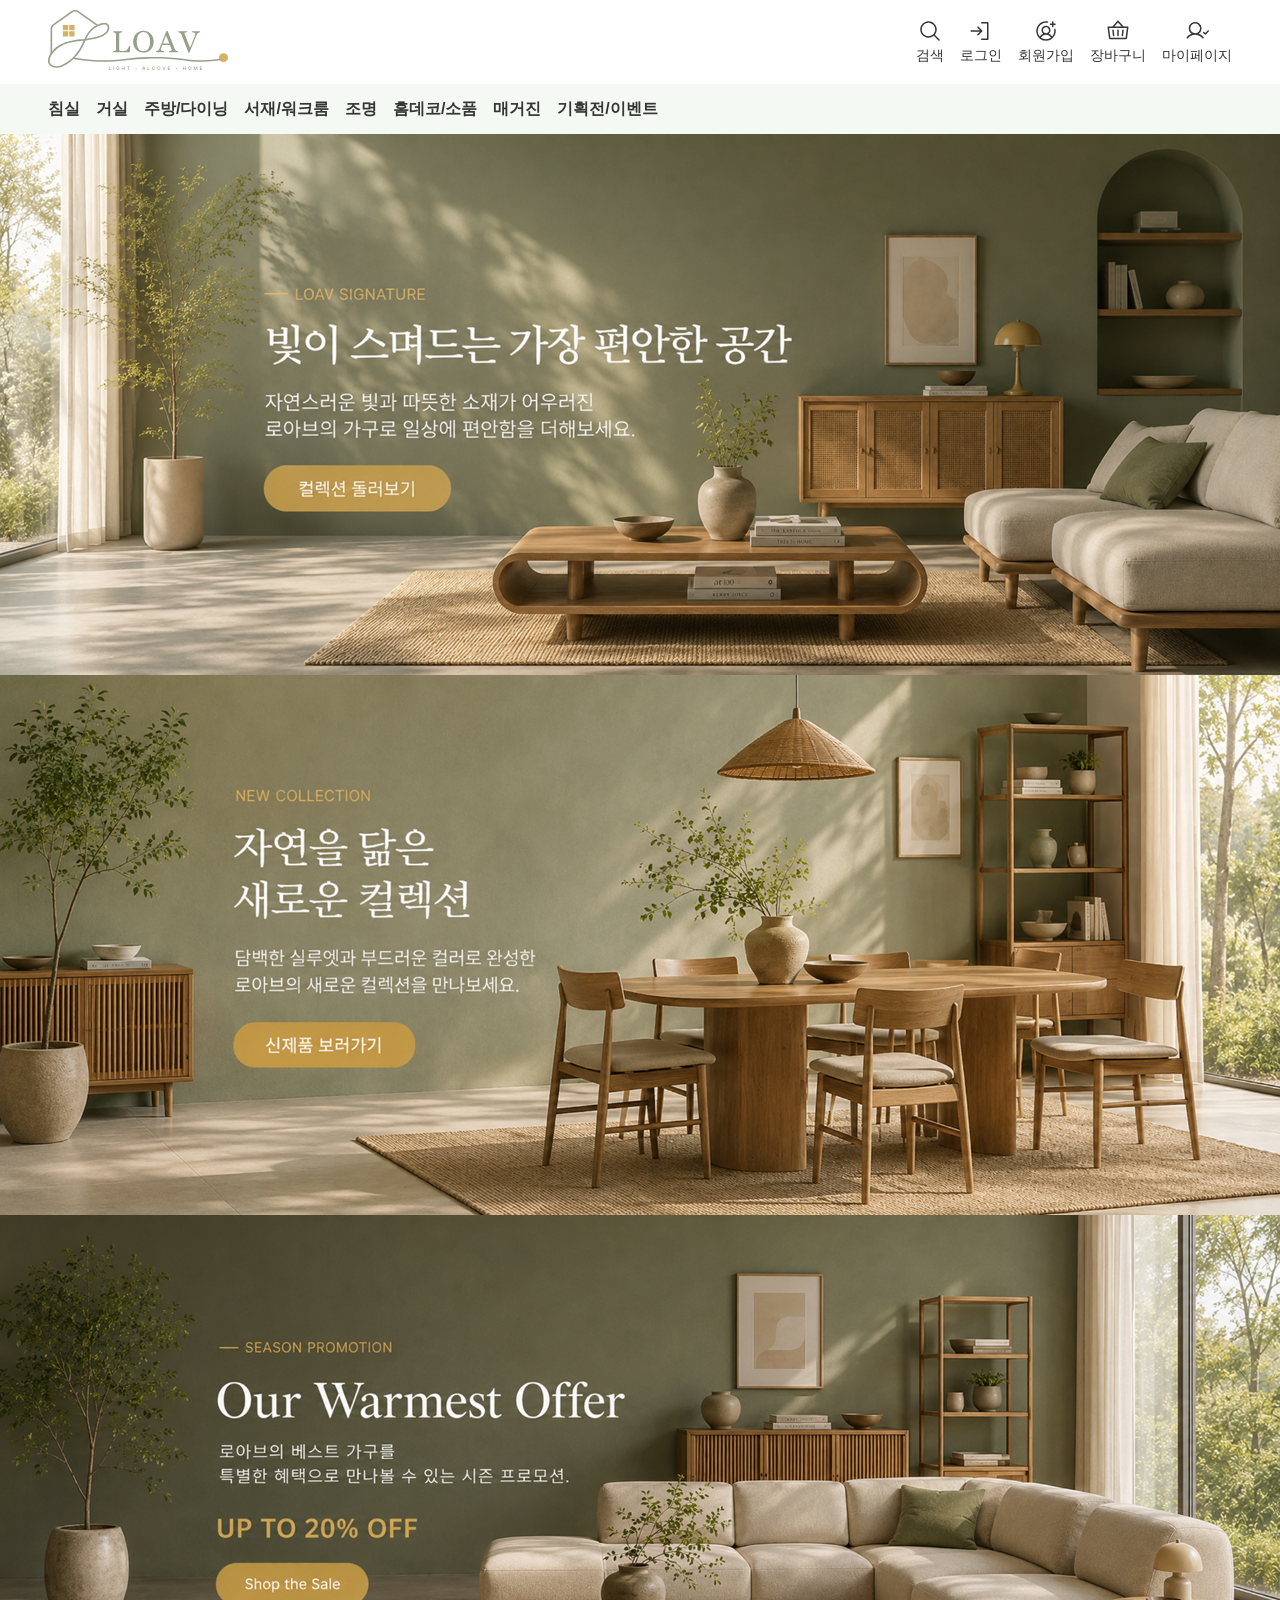
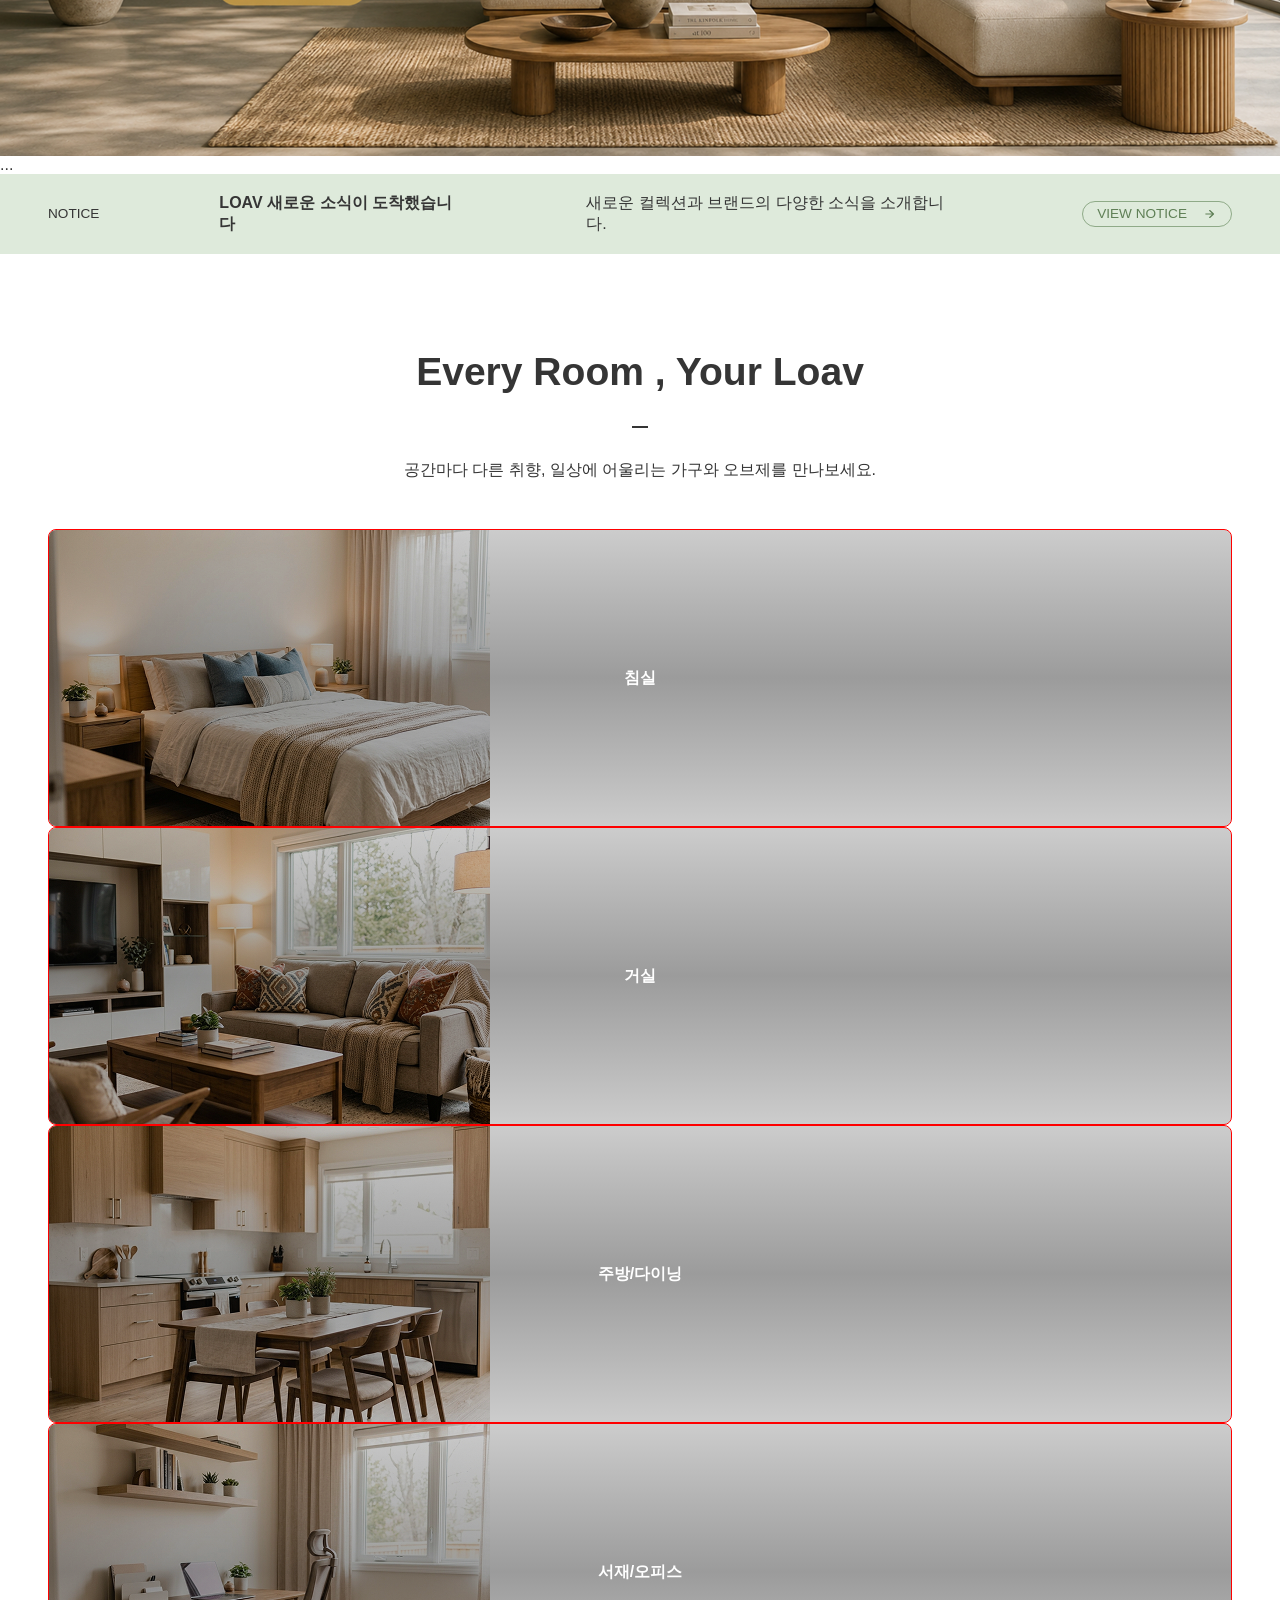
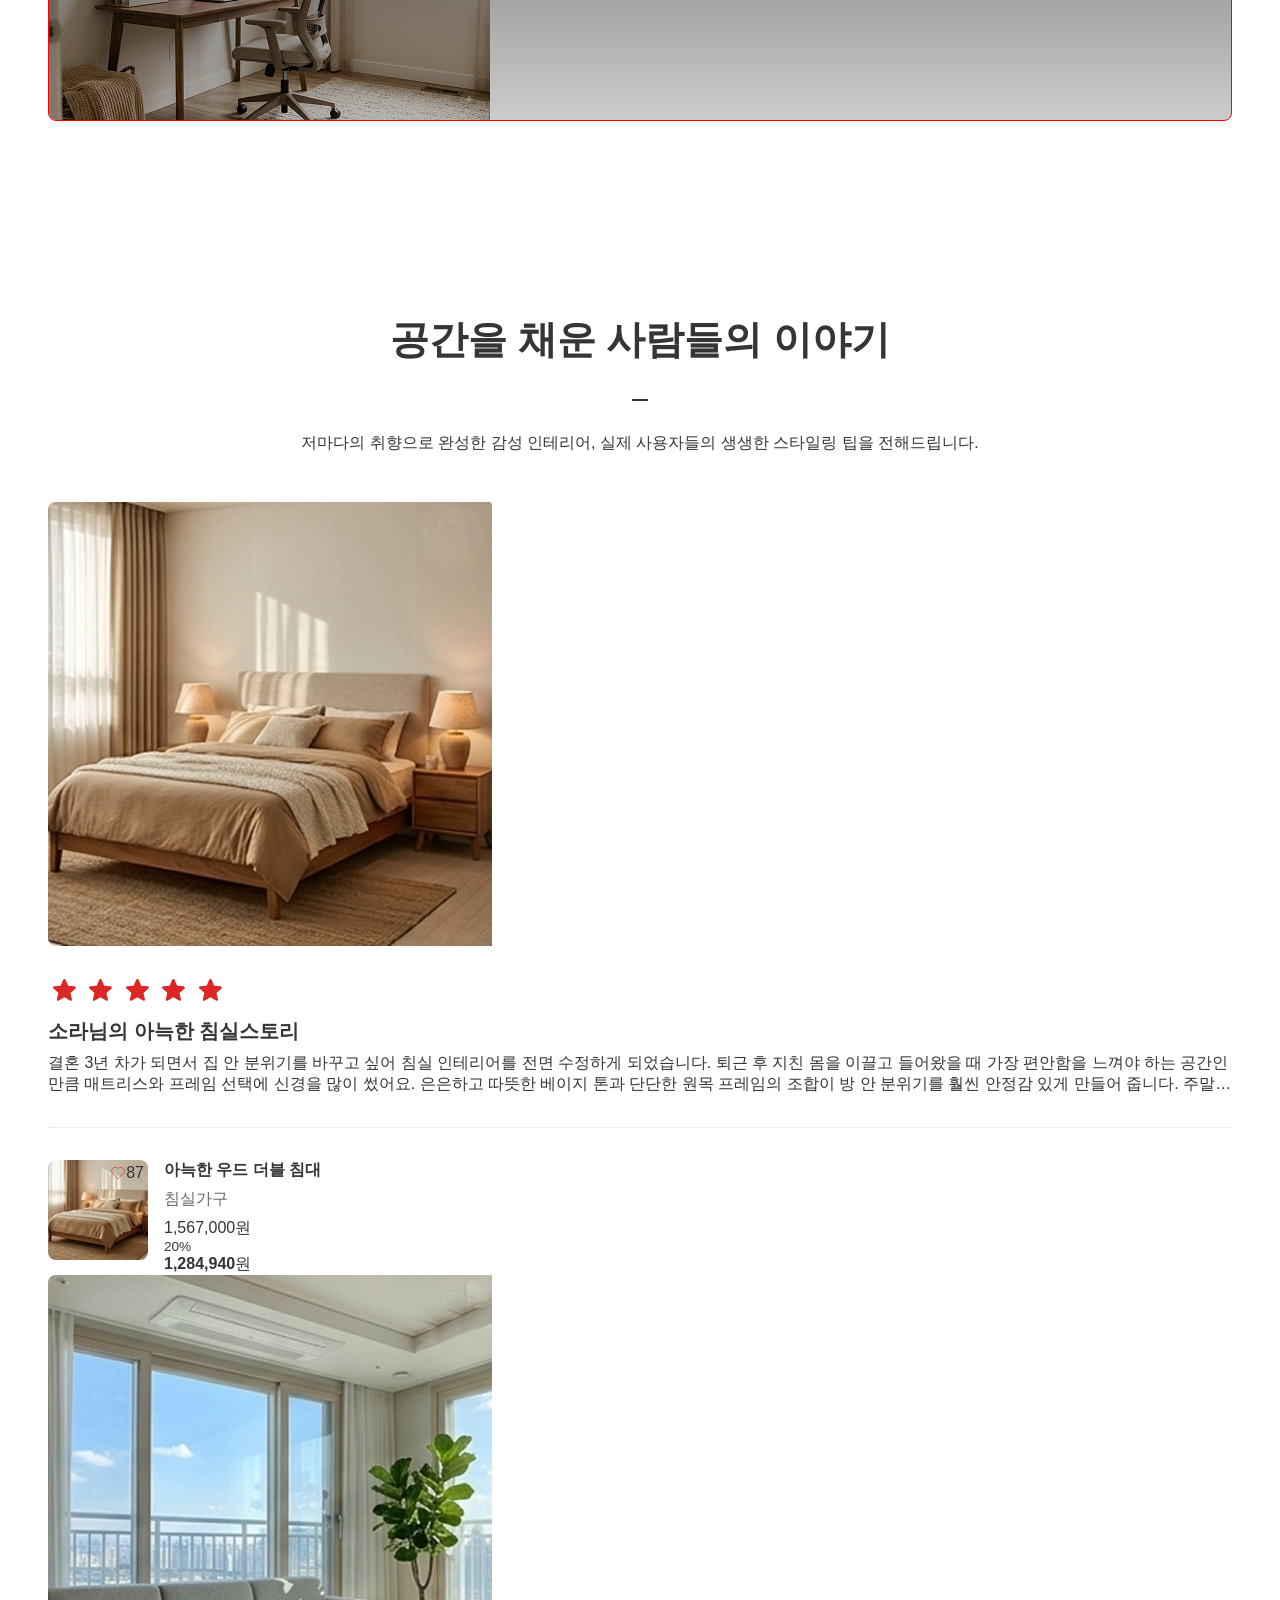
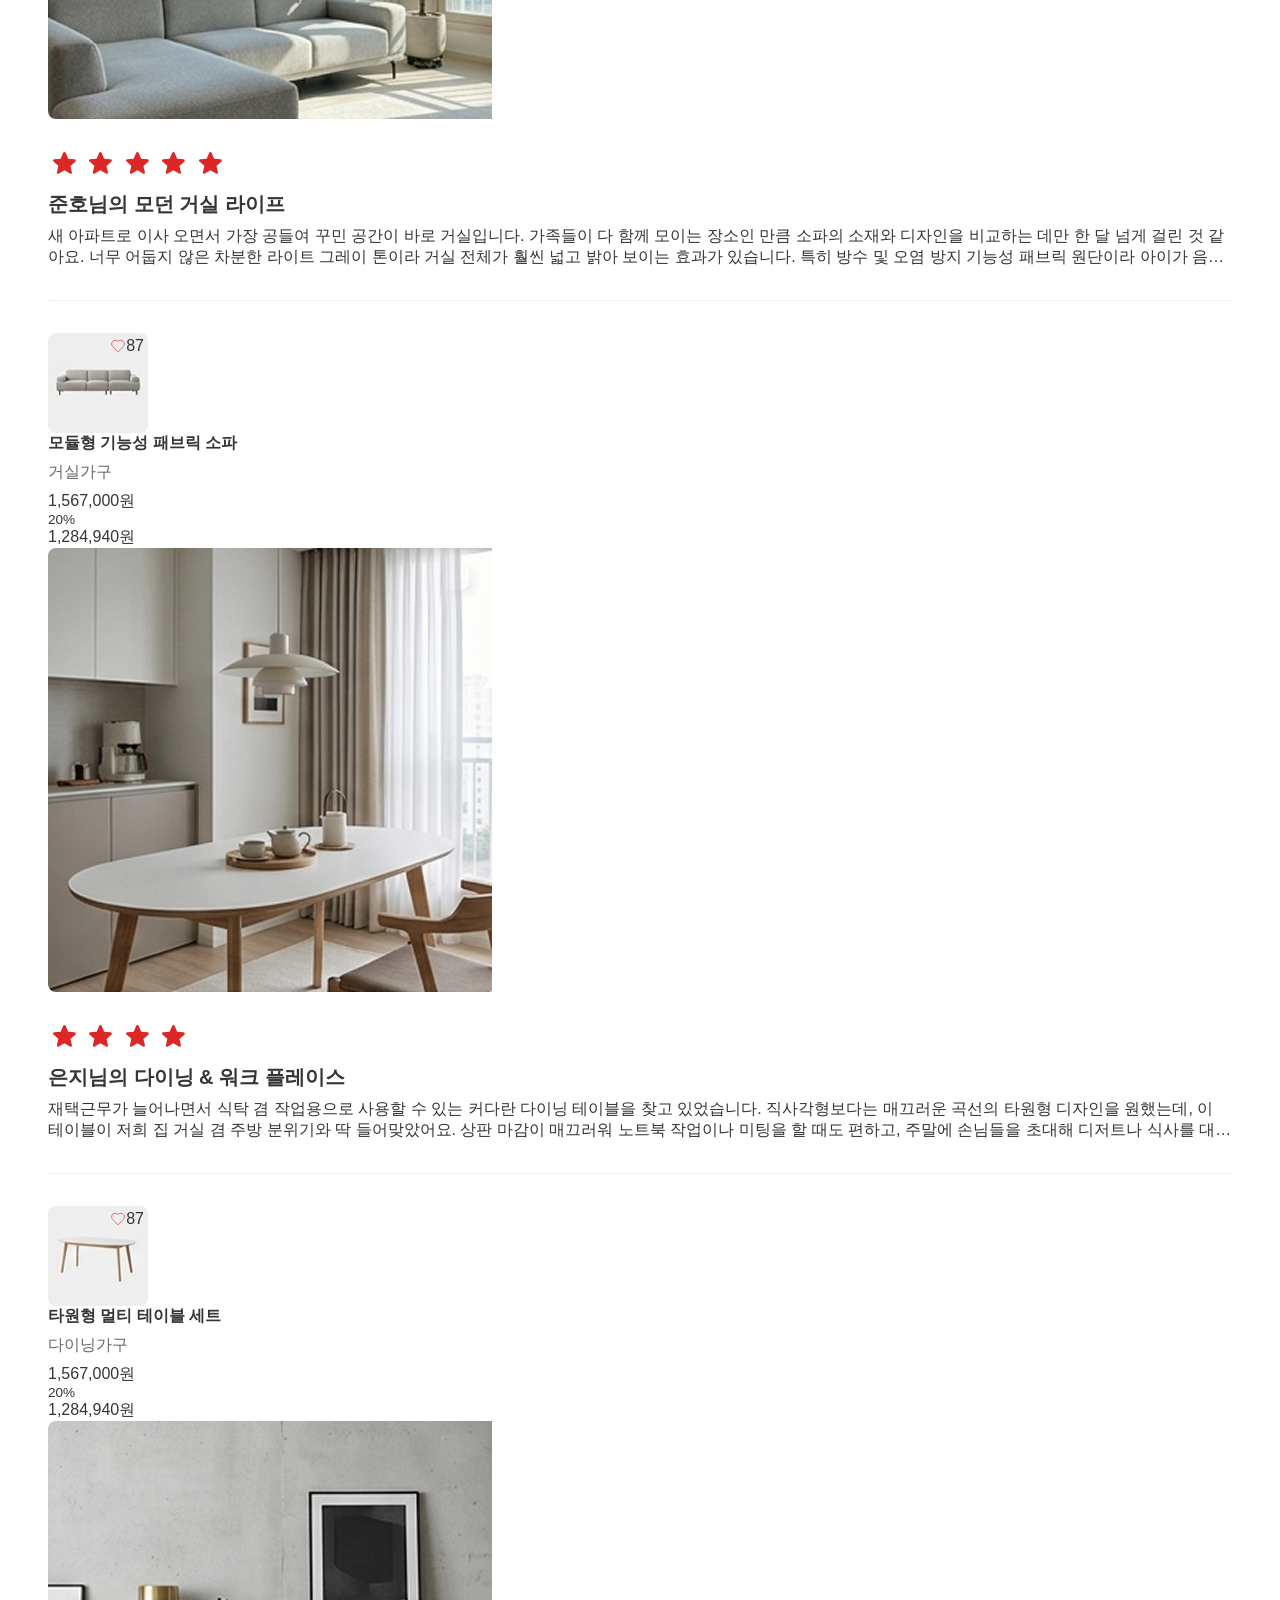
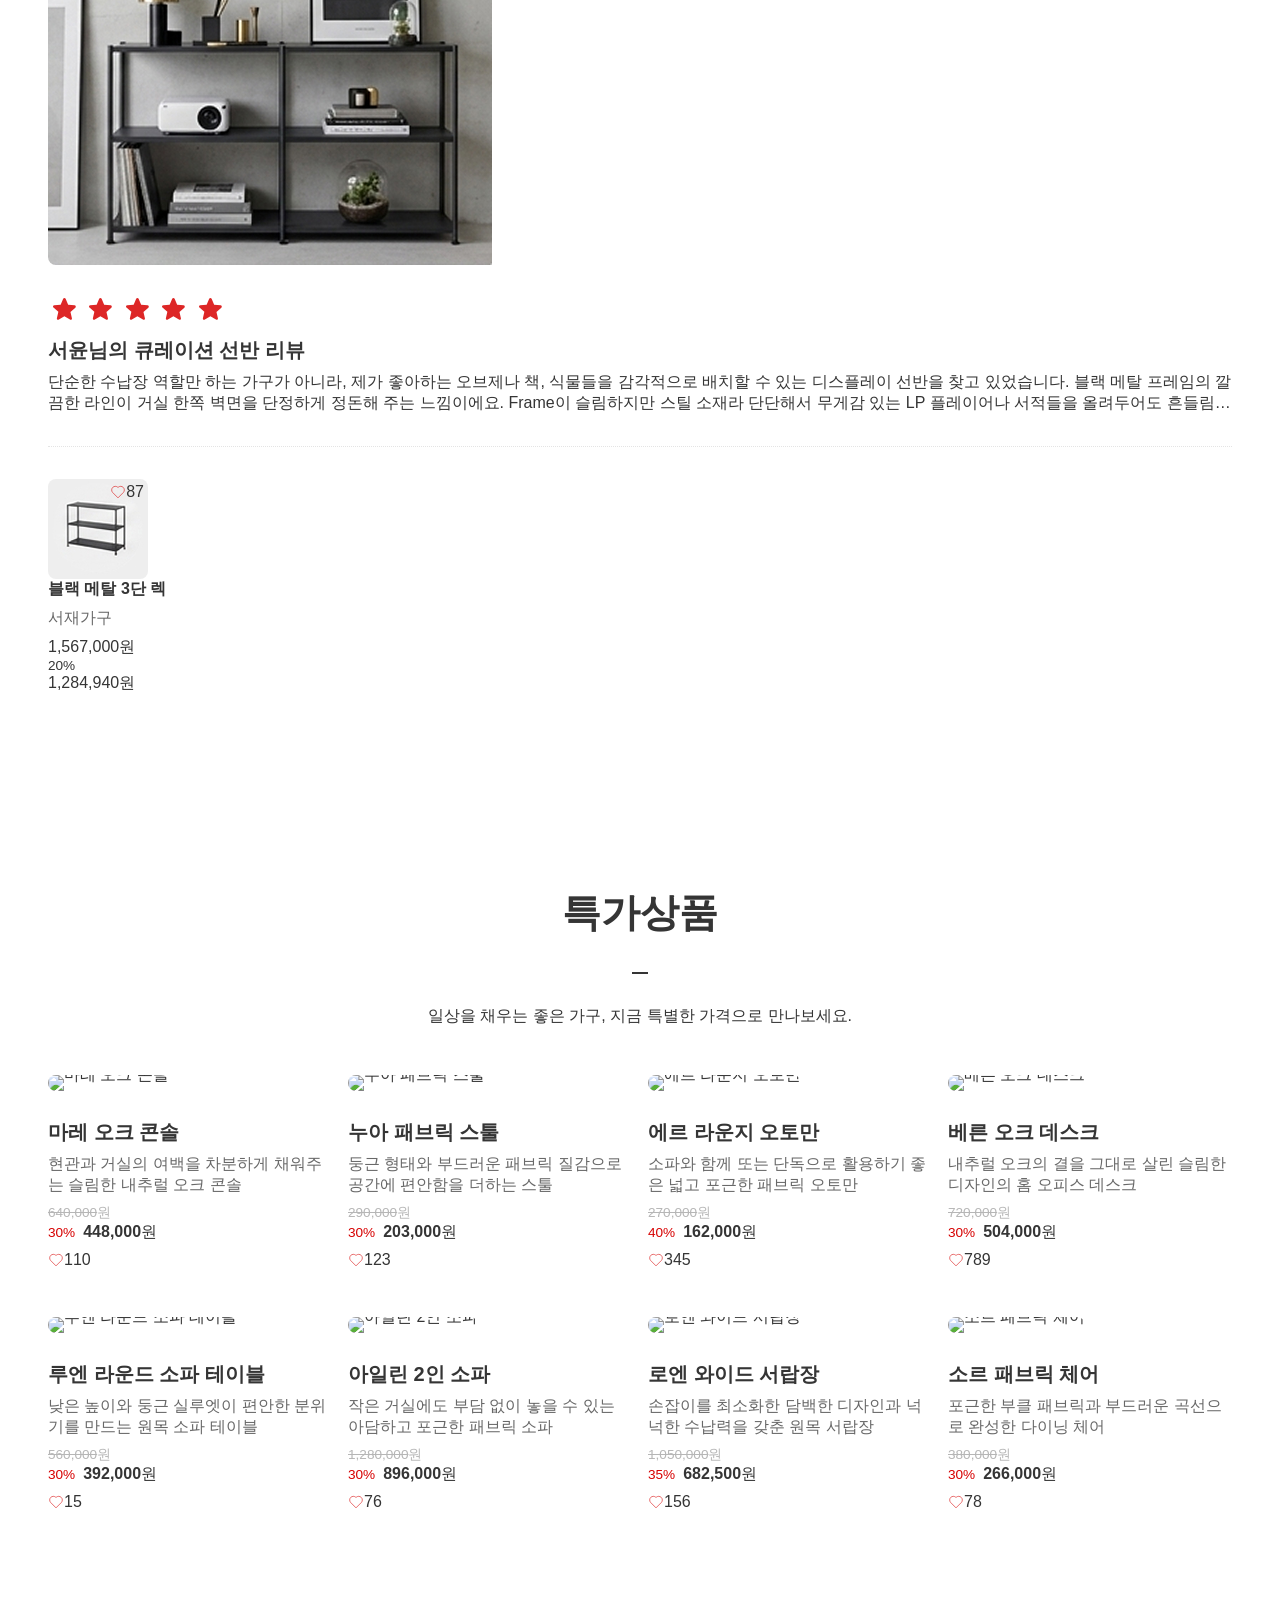
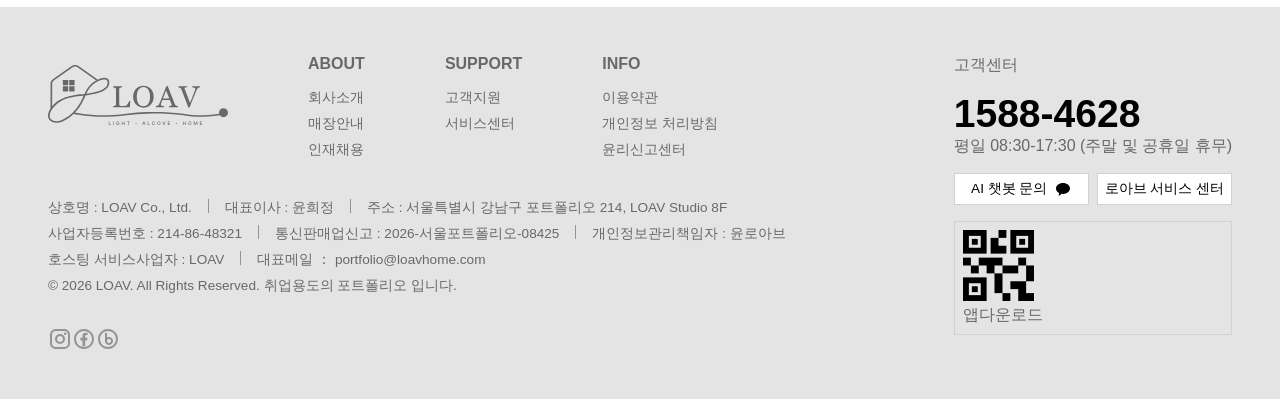
==== index.html @ 18ed2be8 "로아브 첫공유" ====
<!DOCTYPE html>
<html lang="ko">

<head>
    <meta charset="UTF-8">
    <meta name="viewport" content="width=device-width, initial-scale=1.0">
    <title>LOAV 쇼핑몰 포트폴리오</title>
    <meta name="description"
        content="자연스러운 빛과 편안한 공간을 담은 가구 브랜드 LOAV 로아브. 테이블, 소파, 체어, 수납가구 등 일상에 따뜻함을 더하는 감성 가구를 만나보세요.">
    <meta name="keywords" content="로아브, LOAV, 가구, 가구쇼핑몰, 인테리어가구, 원목가구, 감성가구, 소파, 테이블, 의자, 수납가구, 거실가구">
    <meta name="author" content="LOAV 쇼핑몰">
    <meta name="robots" content="index, follow">
    <link rel="canonical" href="도메인주소">
    <!-- Open Graph : 카카오톡 / 네이버 / 페이스북 등 공유 -->
    <meta property="og:type" content="website">
    <meta property="og:site_name" content="LOAV 쇼핑몰">
    <meta property="og:title" content="LOAV 로아브 | 따뜻한 일상을 위한 감성 가구">
    <meta property="og:description" content="자연스러운 빛처럼 공간에 따뜻함을 채우는 가구 브랜드 LOAV. 편안하고 감각적인 라이프스타일 가구를 만나보세요.">
    <meta property="og:url" content="도메인주소">
    <meta property="og:image" content="https://www.도메인주소.com/img/logo-white.svg">
    <meta property="og:image:width" content="1200">
    <meta property="og:image:height" content="630">
    <meta property="og:locale" content="ko_KR">
    <link rel="icon" type="image/png" sizes="32x32" href="./img/favicon.png">


    <link rel="stylesheet" href="./css/reset.css">
    <link rel="stylesheet" href="./css/font.css">
    <link rel="stylesheet" href="./css/common.css">
    <link rel="stylesheet" href="./css/header.css">
    <link rel="stylesheet" href="./css/footer.css">
    <script src="./js/header.js" defer></script>
    <link rel="stylesheet" href="https://cdn.jsdelivr.net/npm/swiper@12/swiper-bundle.min.css" />
    <script src="https://cdn.jsdelivr.net/npm/swiper@12/swiper-bundle.min.js"></script>
    <link rel="stylesheet" href="./css/index.css">
    <!--제품정보-->
    <script src="./js/product.js" defer></script>
    <script src="./js/product-control.js" defer></script>

</head>

<body>
    <!-- 데스크탑용 헤더 -->
    <header class="pc">
        <div class="header-top">
            <div class="common-frame">
                <div class="logo">
                    <a href="./index.html">
                        <img src="./img/logo-white.svg" alt="LOAV 쇼핑몰 로고">
                    </a>
                </div>
                <div class="lnb">
                    <ul class="user-menu">
                        <li>
                            <a href="#">
                                <img src="./img/icon-search.svg" alt="검색">
                                <span>검색</span>
                            </a>
                        </li>
                        <li>
                            <a href="#">
                                <img src="./img/icon-login.svg" alt="로그인">
                                <span>로그인</span>
                            </a>
                        </li>
                        <li>
                            <a href="#">
                                <img src="./img/icon-membership.svg" alt="회원가입">
                                <span>회원가입</span>
                            </a>
                        </li>
                        <li>
                            <a href="#">
                                <img src="./img/icon-cart.svg" alt="장바구니">
                                <span>장바구니</span>
                            </a>
                        </li>
                        <li>
                            <a href="#">
                                <img src="./img/icon-mypage.svg" alt="마이페이지">
                                <span>마이페이지</span>
                            </a>
                        </li>
                    </ul>
                </div>
            </div>
        </div>
        <div class="header-bottom">
            <div class="common-frame">
                <ul class="gnb">
                    <li>
                        <a href="#">침실</a>
                        <div class="gnb2depth">
                            <div class="common-frame">
                                <section>
                                    <h4><a href="#">침대</a></h4>
                                    <ul>
                                        <li><a href="#">일반 침대</a></li>
                                        <li><a href="#">모션 침대</a></li>
                                        <li><a href="#">수납 침대</a></li>
                                        <li><a href="#">패밀리(대형) 침대</a></li>
                                    </ul>
                                </section>
                                <section>
                                    <h4><a href="#">매트리스/토퍼</a></h4>
                                    <ul>
                                        <li><a href="#">매트리스</a></li>
                                        <li><a href="#">토퍼</a></li>
                                        <li><a href="#">매트리스 커버/패드</a></li>
                                    </ul>
                                </section>
                                <section>
                                    <h4><a href="#">협탁/사이드테이블</a></h4>
                                    <ul>
                                        <li><a href="#">협탁</a></li>
                                        <li><a href="#">사이드테이블</a></li>
                                    </ul>
                                </section>
                                <section>
                                    <h4><a href="#">화장대</a></h4>
                                    <ul>
                                        <li><a href="#">화장대</a></li>
                                        <li><a href="#">화장대 의자/스툴</a></li>
                                        <li><a href="#">거울</a></li>
                                    </ul>
                                </section>
                                <section>
                                    <h4><a href="#">드레스룸/옷장</a></h4>
                                    <ul>
                                        <li><a href="#">옷장</a></li>
                                        <li><a href="#">붙박이장</a></li>
                                        <li><a href="#">드레스룸 시스템장</a></li>
                                    </ul>
                                </section>
                                <section>
                                    <h4><a href="#">침구</a></h4>
                                    <ul>
                                        <li><a href="#">이불/차렵이불</a></li>
                                        <li><a href="#">베개/쿠션</a></li>
                                        <li><a href="#">침대 커버 세트</a></li>
                                    </ul>
                                </section>
                            </div>
                        </div>
                    </li>
                    <li>
                        <a href="#">거실</a>
                        <div class="gnb2depth">
                            <div class="common-frame">
                                <section>
                                    <h4><a href="#">소파</a></h4>
                                    <ul>
                                        <li><a href="#">패브릭 소파</a></li>
                                        <li><a href="#">가죽 소파</a></li>
                                        <li><a href="#">리클라이너/1인 소파</a></li>
                                        <li><a href="#">코너·카우치 소파</a></li>
                                        <li><a href="#">소파 액세서리</a></li>
                                    </ul>
                                </section>
                                <section>
                                    <h4><a href="#">거실 테이블</a></h4>
                                    <ul>
                                        <li><a href="#">소파 테이블</a></li>
                                        <li><a href="#">티(커피) 테이블</a></li>
                                        <li><a href="#">멀티/사이드 테이블</a></li>
                                    </ul>
                                </section>
                                <section>
                                    <h4><a href="#">거실장/수납</a></h4>
                                    <ul>
                                        <li><a href="#">거실장·TV장</a></li>
                                        <li><a href="#">책장·장식장</a></li>
                                        <li><a href="#">수납장 액세서리</a></li>
                                    </ul>
                                </section>
                                <section>
                                    <h4><a href="#">러그/패브릭</a></h4>
                                    <ul>
                                        <li><a href="#">러그</a></li>
                                        <li><a href="#">쿠션/쿠션커버</a></li>
                                    </ul>
                                </section>
                            </div>
                        </div>
                    </li>
                    <li>
                        <a href="#">주방/다이닝</a>
                        <div class="gnb2depth">
                            <div class="common-frame">
                                <section>
                                    <h4><a href="#">식탁</a></h4>
                                    <ul>
                                        <li><a href="#">2인용 식탁</a></li>
                                        <li><a href="#">4인용 식탁</a></li>
                                        <li><a href="#">6인용 식탁</a></li>
                                        <li><a href="#">식탁 세트(테이블+체어)</a></li>
                                    </ul>
                                </section>
                                <section>
                                    <h4><a href="#">식탁 의자</a></h4>
                                    <ul>
                                        <li><a href="#">일반 체어</a></li>
                                        <li><a href="#">벤치</a></li>
                                    </ul>
                                </section>
                                <section>
                                    <h4><a href="#">주방 수납</a></h4>
                                    <ul>
                                        <li><a href="#">수납장</a></li>
                                        <li><a href="#">홈바/콘솔</a></li>
                                    </ul>
                                </section>
                                <section>
                                    <h4><a href="#">테이블웨어</a></h4>
                                    <ul>
                                        <li><a href="#">커트러리</a></li>
                                        <li><a href="#">접시/식기</a></li>
                                        <li><a href="#">홈 프래그런스</a></li>
                                    </ul>
                                </section>
                            </div>
                        </div>
                    </li>
                    <li>
                        <a href="#">서재/워크룸</a>
                        <div class="gnb2depth">
                            <div class="common-frame">
                                <section>
                                    <h4><a href="#">책상</a></h4>
                                    <ul>
                                        <li><a href="#">일반 책상</a></li>
                                        <li><a href="#">모션(높이조절) 데스크</a></li>
                                        <li><a href="#">홈오피스 세트</a></li>
                                    </ul>
                                </section>
                                <section>
                                    <h4><a href="#">책장</a></h4>
                                    <ul>
                                        <li><a href="#">책장</a></li>
                                        <li><a href="#">장식장</a></li>
                                    </ul>
                                </section>
                                <section>
                                    <h4><a href="#">체어</a></h4>
                                    <ul>
                                        <li><a href="#">태스크 체어</a></li>
                                        <li><a href="#">프리미엄 체어</a></li>
                                        <li><a href="#">보조 의자</a></li>
                                    </ul>
                                </section>
                                <section>
                                    <h4><a href="#">수납</a></h4>
                                    <ul>
                                        <li><a href="#">서랍장</a></li>
                                        <li><a href="#">수납 액세서리</a></li>
                                    </ul>
                                </section>
                            </div>
                        </div>
                    </li>
                    <li>
                        <a href="#">조명</a>
                        <div class="gnb2depth">
                            <div class="common-frame">
                                <section>
                                    <h4><a href="#">실내 조명</a></h4>
                                    <ul>
                                        <li><a href="#">펜던트 조명</a></li>
                                        <li><a href="#">테이블 조명</a></li>
                                        <li><a href="#">플로어 조명</a></li>
                                        <li><a href="#">포터블 조명</a></li>
                                    </ul>
                                </section>
                                <section>
                                    <h4><a href="#">액세서리</a></h4>
                                    <ul>
                                        <li><a href="#">조명 액세서리</a></li>
                                    </ul>
                                </section>
                            </div>
                        </div>
                    </li>
                    <li>
                        <a href="#">홈데코/소품</a>
                        <div class="gnb2depth">
                            <div class="common-frame">
                                <section>
                                    <h4><a href="#">데코 오브제</a></h4>
                                    <ul>
                                        <li><a href="#">화병/화병 소품</a></li>
                                        <li><a href="#">액자/벽시계</a></li>
                                        <li><a href="#">거울</a></li>
                                    </ul>
                                </section>
                                <section>
                                    <h4><a href="#">패브릭 소품</a></h4>
                                    <ul>
                                        <li><a href="#">쿠션/쿠션커버</a></li>
                                        <li><a href="#">러그</a></li>
                                    </ul>
                                </section>
                                <section>
                                    <h4><a href="#">수납 소품</a></h4>
                                    <ul>
                                        <li><a href="#">바스켓/트레이</a></li>
                                        <li><a href="#">트롤리</a></li>
                                    </ul>
                                </section>

                            </div>
                        </div>
                    </li>
                    <li>
                        <a href="#">매거진</a>
                        <div class="gnb2depth">
                            <div class="common-frame">
                                <section>
                                    <h4><a href="#">브랜드 스토리</a></h4>
                                    <ul>
                                        <li><a href="#">로아브 이야기</a></li>
                                        <li><a href="#">소재/철학</a></li>
                                    </ul>
                                </section>
                                <section>
                                    <h4><a href="#">공간 스타일링</a></h4>
                                    <ul>
                                        <li><a href="#">인테리어 팁</a></li>
                                        <li><a href="#">공간별 코디 제안</a></li>
                                    </ul>
                                </section>
                                <section>
                                    <h4><a href="#">인터뷰/컬래버</a></h4>
                                    <ul>
                                        <li><a href="#">디자이너 인터뷰</a></li>
                                        <li><a href="#">브랜드 컬래버레이션</a></li>
                                    </ul>
                                </section>

                            </div>
                        </div>
                    </li>
                    <li>
                        <a href="#">기획전/이벤트</a>
                        <div class="gnb2depth">
                            <div class="common-frame">
                                <section>
                                    <h4><a href="#">신제품</a></h4>
                                    <ul>
                                        <li><a href="#">신제품 모아보기</a></li>
                                    </ul>
                                </section>
                                <section>
                                    <h4><a href="#">시즌 프로모션</a></h4>
                                    <ul>
                                        <li><a href="#">시즌 할인/기획전</a></li>
                                    </ul>
                                </section>
                                <section>
                                    <h4><a href="#">아울렛</a></h4>
                                    <ul>
                                        <li><a href="#">전시품/리퍼 특가</a></li>
                                    </ul>
                                </section>
                            </div>
                        </div>
                    </li>
                </ul>
            </div>
        </div>
    </header>
    <!-- 패드 / 모바일용 헤더 -->
    <div class="smart-heder">
        <div class="common-frame">
            <div class="logo">
                <a href="./index.html">
                    <img src="./img/logo-white.svg" alt="LOAV로고 메인페이지 이동">
                </a>
            </div>
            <div class="btn-menu">
                <a href="#">
                    <img src="./img/icon-menu.svg" alt="전체열기메뉴">
                </a>
            </div>
        </div>
    </div>
    <!-- 패드/ 모바일용 전체 메가메뉴 -->
    <div class="smart-overlay-menu">
        <!--메뉴닫기 : s-->
        <div class="smart-overlay-menu-1">
            <div class="common-frame">
                <div class="logo">
                    <a href="#">
                        <img src="./img/logo-white.svg" alt="LOAV로고 메인페이지 이동">
                    </a>
                </div>
                <div class="btn-menu-close">
                    <a href="#">
                        <img src="./img/icon-close.svg" alt="전체열기메뉴">
                    </a>
                </div>

            </div>
        </div>
        <div class="smart-overlay-menu-2">
            <div class="common-frame">
                <ul class="user-menu">
                    <li>
                        <a href="#">
                            <img src="./img/icon-search.svg" alt="검색">
                            <span>검색</span>
                        </a>
                    </li>
                    <li>
                        <a href="#">
                            <img src="./img/icon-login.svg" alt="로그인">
                            <span>로그인</span>
                        </a>
                    </li>
                    <li>
                        <a href="#">
                            <img src="./img/icon-membership.svg" alt="회원가입">
                            <span>회원가입</span>
                        </a>
                    </li>
                    <li>
                        <a href="#">
                            <img src="./img/icon-cart.svg" alt="장바구니">
                            <span>장바구니</span>
                        </a>
                    </li>
                    <li>
                        <a href="#">
                            <img src="./img/icon-mypage.svg" alt="마이페이지">
                            <span>마이페이지</span>
                        </a>
                    </li>
                </ul>
            </div>

        </div>
        <div class="smart-overlay-menu-top">
            <div class="common-frame">
                <ul class="gnb-smart">
                    <li class="on"><a href="#">침실</a></li>
                    <li><a href="#">거실</a></li>
                    <li><a href="#">주방/다이닝</a></li>
                    <li><a href="#">서재/워크룸</a></li>
                    <li><a href="#">조명</a></li>
                    <li><a href="#">홈데코/소품</a></li>
                    <li> <a href="#">매거진</a></li>
                    <li><a href="#">기획전/이벤트</a></li>
                </ul>
            </div>
        </div>
        <div class="smart-overlay-menu-bottom">
            <div class="gnb2depth-smart on">
                <div class="common-frame">
                    <section>
                        <h4><a href="#">침대</a></h4>
                        <ul>
                            <li><a href="#">일반 침대</a></li>
                            <li><a href="#">모션 침대</a></li>
                            <li><a href="#">수납 침대</a></li>
                            <li><a href="#">패밀리(대형) 침대</a></li>
                        </ul>
                    </section>
                    <section>
                        <h4><a href="#">매트리스/토퍼</a></h4>
                        <ul>
                            <li><a href="#">매트리스</a></li>
                            <li><a href="#">토퍼</a></li>
                            <li><a href="#">매트리스 커버/패드</a></li>
                        </ul>
                    </section>
                    <section>
                        <h4><a href="#">협탁/사이드테이블</a></h4>
                        <ul>
                            <li><a href="#">협탁</a></li>
                            <li><a href="#">사이드테이블</a></li>
                        </ul>
                    </section>
                    <section>
                        <h4><a href="#">화장대</a></h4>
                        <ul>
                            <li><a href="#">화장대</a></li>
                            <li><a href="#">화장대 의자/스툴</a></li>
                            <li><a href="#">거울</a></li>
                        </ul>
                    </section>
                    <section>
                        <h4><a href="#">드레스룸/옷장</a></h4>
                        <ul>
                            <li><a href="#">옷장</a></li>
                            <li><a href="#">붙박이장</a></li>
                            <li><a href="#">드레스룸 시스템장</a></li>
                        </ul>
                    </section>
                    <section>
                        <h4><a href="#">침구</a></h4>
                        <ul>
                            <li><a href="#">이불/차렵이불</a></li>
                            <li><a href="#">베개/쿠션</a></li>
                            <li><a href="#">침대 커버 세트</a></li>
                        </ul>
                    </section>
                </div>
            </div>
            <div class="gnb2depth-smart">
                <div class="common-frame">
                    <section>
                        <h4><a href="#">소파</a></h4>
                        <ul>
                            <li><a href="#">패브릭 소파</a></li>
                            <li><a href="#">가죽 소파</a></li>
                            <li><a href="#">리클라이너/1인 소파</a></li>
                            <li><a href="#">코너·카우치 소파</a></li>
                            <li><a href="#">소파 액세서리</a></li>
                        </ul>
                    </section>
                    <section>
                        <h4><a href="#">거실 테이블</a></h4>
                        <ul>
                            <li><a href="#">소파 테이블</a></li>
                            <li><a href="#">티(커피) 테이블</a></li>
                            <li><a href="#">멀티/사이드 테이블</a></li>
                        </ul>
                    </section>
                    <section>
                        <h4><a href="#">거실장/수납</a></h4>
                        <ul>
                            <li><a href="#">거실장·TV장</a></li>
                            <li><a href="#">책장·장식장</a></li>
                            <li><a href="#">수납장 액세서리</a></li>
                        </ul>
                    </section>
                    <section>
                        <h4><a href="#">러그/패브릭</a></h4>
                        <ul>
                            <li><a href="#">러그</a></li>
                            <li><a href="#">쿠션/쿠션커버</a></li>
                        </ul>
                    </section>
                </div>
            </div>
            <div class="gnb2depth-smart">
                <div class="common-frame">
                    <section>
                        <h4><a href="#">식탁</a></h4>
                        <ul>
                            <li><a href="#">2인용 식탁</a></li>
                            <li><a href="#">4인용 식탁</a></li>
                            <li><a href="#">6인용 식탁</a></li>
                            <li><a href="#">식탁 세트(테이블+체어)</a></li>
                        </ul>
                    </section>
                    <section>
                        <h4><a href="#">식탁 의자</a></h4>
                        <ul>
                            <li><a href="#">일반 체어</a></li>
                            <li><a href="#">벤치</a></li>
                        </ul>
                    </section>
                    <section>
                        <h4><a href="#">주방 수납</a></h4>
                        <ul>
                            <li><a href="#">수납장</a></li>
                            <li><a href="#">홈바/콘솔</a></li>
                        </ul>
                    </section>
                    <section>
                        <h4><a href="#">테이블웨어</a></h4>
                        <ul>
                            <li><a href="#">커트러리</a></li>
                            <li><a href="#">접시/식기</a></li>
                            <li><a href="#">홈 프래그런스</a></li>
                        </ul>
                    </section>
                </div>
            </div>
            <div class="gnb2depth-smart">
                <div class="common-frame">
                    <section>
                        <h4><a href="#">책상</a></h4>
                        <ul>
                            <li><a href="#">일반 책상</a></li>
                            <li><a href="#">모션(높이조절) 데스크</a></li>
                            <li><a href="#">홈오피스 세트</a></li>
                        </ul>
                    </section>
                    <section>
                        <h4><a href="#">책장</a></h4>
                        <ul>
                            <li><a href="#">책장</a></li>
                            <li><a href="#">장식장</a></li>
                        </ul>
                    </section>
                    <section>
                        <h4><a href="#">체어</a></h4>
                        <ul>
                            <li><a href="#">태스크 체어</a></li>
                            <li><a href="#">프리미엄 체어</a></li>
                            <li><a href="#">보조 의자</a></li>
                        </ul>
                    </section>
                    <section>
                        <h4><a href="#">수납</a></h4>
                        <ul>
                            <li><a href="#">서랍장</a></li>
                            <li><a href="#">수납 액세서리</a></li>
                        </ul>
                    </section>
                </div>
            </div>
            <div class="gnb2depth-smart">
                <div class="common-frame">
                    <section>
                        <h4><a href="#">실내 조명</a></h4>
                        <ul>
                            <li><a href="#">펜던트 조명</a></li>
                            <li><a href="#">테이블 조명</a></li>
                            <li><a href="#">플로어 조명</a></li>
                            <li><a href="#">포터블 조명</a></li>
                        </ul>
                    </section>
                    <section>
                        <h4><a href="#">액세서리</a></h4>
                        <ul>
                            <li><a href="#">조명 액세서리</a></li>
                        </ul>
                    </section>
                </div>
            </div>
            <div class="gnb2depth-smart">
                <div class="common-frame">
                    <section>
                        <h4><a href="#">데코 오브제</a></h4>
                        <ul>
                            <li><a href="#">화병/화병 소품</a></li>
                            <li><a href="#">액자/벽시계</a></li>
                            <li><a href="#">거울</a></li>
                        </ul>
                    </section>
                    <section>
                        <h4><a href="#">패브릭 소품</a></h4>
                        <ul>
                            <li><a href="#">쿠션/쿠션커버</a></li>
                            <li><a href="#">러그</a></li>
                        </ul>
                    </section>
                    <section>
                        <h4><a href="#">수납 소품</a></h4>
                        <ul>
                            <li><a href="#">바스켓/트레이</a></li>
                            <li><a href="#">트롤리</a></li>
                        </ul>
                    </section>

                </div>
            </div>
            <div class="gnb2depth-smart">
                <div class="common-frame">
                    <section>
                        <h4><a href="#">브랜드 스토리</a></h4>
                        <ul>
                            <li><a href="#">로아브 이야기</a></li>
                            <li><a href="#">소재/철학</a></li>
                        </ul>
                    </section>
                    <section>
                        <h4><a href="#">공간 스타일링</a></h4>
                        <ul>
                            <li><a href="#">인테리어 팁</a></li>
                            <li><a href="#">공간별 코디 제안</a></li>
                        </ul>
                    </section>
                    <section>
                        <h4><a href="#">인터뷰/컬래버</a></h4>
                        <ul>
                            <li><a href="#">디자이너 인터뷰</a></li>
                            <li><a href="#">브랜드 컬래버레이션</a></li>
                        </ul>
                    </section>

                </div>
            </div>
            <div class="gnb2depth-smart">
                <div class="common-frame">
                    <section>
                        <h4><a href="#">신제품</a></h4>
                        <ul>
                            <li><a href="#">신제품 모아보기</a></li>
                        </ul>
                    </section>
                    <section>
                        <h4><a href="#">시즌 프로모션</a></h4>
                        <ul>
                            <li><a href="#">시즌 할인/기획전</a></li>
                        </ul>
                    </section>
                    <section>
                        <h4><a href="#">아울렛</a></h4>
                        <ul>
                            <li><a href="#">전시품/리퍼 특가</a></li>
                        </ul>
                    </section>
                </div>
            </div>

        </div>
    </div>

    <main>
        <!-- 히어로 배너 슬라이드 -->
        <div class="swiper hero-silder">
            <!-- Additional required wrapper -->
            <div class="swiper-wrapper">
                <!-- Slides -->
                <div class="swiper-slide">
                    <img class="pc" src="./img/pc-main-heroBanner1.jpg" alt="컬렉션 둘러보기">
                    <img class="pad" src="./img/pad-main-heroBanner1.jpg" alt="컬렉션 둘러보기">
                    <img class="mo" src="./img/mo-main-heroBanner1.jpg" alt="컬렉션 둘러보기">
                </div>
                <div class="swiper-slide">
                    <img class="pc" src="./img/pc-main-heroBanner2.jpg" alt="신제품 보러가기">
                    <img class="pad" src="./img/pad-main-heroBanner2.jpg" alt="신제품 보러가기">
                    <img class="mo" src="./img/mo-main-heroBanner2.jpg" alt="신제품 보러가기">
                </div>
                <div class="swiper-slide">
                    <img class="pc" src="./img/pc-main-heroBanner3.jpg" alt="시즌 프로모션 할인 페이지 바로가기">
                    <img class="pad" src="./img/pad-main-heroBanner3.jpg" alt="시즌 프로모션 할인 페이지 바로가기">
                    <img class="mo" src="./img/mo-main-heroBanner3.jpg" alt="시즌 프로모션 할인 페이지 바로가기">
                </div>
                ...
            </div>
            <!-- If we need pagination -->
            <div class="swiper-pagination"></div>
        </div>
        <script>
            const station = new Swiper('.hero-silder', {
                loop: true,
                pagination: {
                    el: '.swiper-pagination',
                    clickable: true,
                },
                autoplay: {
                    delay: 4000,
                    disableOnInteraction: false,
                },
                speed: 1000,

            })
        </script>

        <div class="banner-line">
            <div class="common-frame">
                <span>NOTICE</span>
                <h4>LOAV 새로운 소식이 도착했습니다</h4>
                <p>새로운 컬렉션과 브랜드의 다양한 소식을 소개합니다.</p>
                <a href="#" class="btn-style">VIEW NOTICE <img src="./img/icon-arrow-right-kaki.svg"
                        alt="공지사항 바로가기"></a>
            </div>
        </div>
        <!-- 컨텐츠1 -->
        <section class="con1">
            <div class="common-frame">
                <div class="title">
                    <h1>Every Room , Your Loav</h1>
                    <span></span>
                    <p>공간마다 다른 취향, 일상에 어울리는 가구와 오브제를 만나보세요.</p>
                </div>
                <div class="swiper cardlist-wrap">
                    <ul class="cardlist swiper-wrapper">
                        <li class="swiper-slide">
                            <a href="#">
                                <div class="cover">침실</div>
                                <img src="./img/main-banner1.jpg" alt="침실">
                            </a>
                        </li>
                        <li class="swiper-slide">
                            <a href="#">
                                <div class="cover">거실</div>
                                <img src="./img/main-banner2.jpg" alt="거실">
                            </a>
                        </li>
                        <li class="swiper-slide">
                            <a href="#">
                                <div class="cover">주방/다이닝</div>
                                <img src="./img/main-banner3.jpg" alt="주방/다이닝">
                            </a>
                        </li>
                        <li class="swiper-slide">
                            <a href="#">
                                <div class="cover">서재/오피스</div>
                                <img src="./img/main-banner4.jpg" alt="서재/오피스">
                            </a>
                        </li>
                    </ul>
                </div>
                <script>
                    const cardlist = new Swiper('.cardlist-wrap', {
                        breakpoints: {
                            0: {
                                slidesPerView: 1.5,
                                spaceBetween: 12,
                            },
                            340: {
                                slidesPerView: 2.5,
                                spaceBetween: 12,
                            },
                            768: {
                                slidesPerView: 3.5,
                                spaceBetween: 14,
                            },
                            1024: {
                                slidesPerView: 4,
                                spaceBetween: 16,
                            },
                        },
                    })
                </script>
            </div>
        </section>
        <!-- 컨텐츠2 -->
        <section class="con2">
            <div class="common-frame">
                <div class="title">
                    <h1>공간을 채운 사람들의 이야기</h1>
                    <span></span>
                    <p>저마다의 취향으로 완성한 감성 인테리어, 실제 사용자들의 생생한 스타일링 팁을 전해드립니다.</p>
                </div>
                <div class="swiper review-story-wrap">
                    <ul class="review-story swiper-wrapper">
                        <li class="swiper-slide">
                            <figure>
                                <img src="./img/main-st1-1.jpg" alt="소라님의 아늑한 침실스토리">
                            </figure>
                            <div class="story-txt">
                                <div class="stars">
                                    <img src="./img/icon-star.svg" alt="좋아요1">
                                    <img src="./img/icon-star.svg" alt="좋아요2">
                                    <img src="./img/icon-star.svg" alt="좋아요5">
                                    <img src="./img/icon-star.svg" alt="좋아요4">
                                    <img src="./img/icon-star.svg" alt="좋아요5">
                                </div>
                                <h4>소라님의 아늑한 침실스토리</h4>
                                <p>
                                    결혼 3년 차가 되면서 집 안 분위기를 바꾸고 싶어 침실 인테리어를 전면 수정하게 되었습니다. 퇴근 후 지친 몸을 이끌고 들어왔을 때 가장 편안함을
                                    느껴야 하는 공간인 만큼 매트리스와 프레임 선택에 신경을 많이 썼어요. 은은하고 따뜻한 베이지 톤과 단단한 원목 프레임의 조합이 방 안 분위기를 훨씬
                                    안정감 있게 만들어 줍니다. 주말 아침마다 따뜻한 햇살을 받으며 침대 위에서 보내는 시간이 제 하루 중 가장 행복한 순간이 되었어요. 쿠션감도 적당해서
                                    허리 부담 없이 숙면을 취하고 있습니다.
                                </p>
                            </div>

                            <div class="story-product">
                                <a href="#">
                                    <figure>
                                        <span class="like-badge"><img src="./img/icon-heart_off.svg"
                                                alt="좋아요하트">87</span>
                                        <img src="./img/main-st2-1.jpg" alt="아늑한 우드 더블 침대">
                                    </figure>
                                    <div class="story-product-txt">
                                        <div class="product-name">아늑한 우드 더블 침대</div>
                                        <div class="product-category">침실가구</div>
                                        <div class="product-pay-original">
                                            <span>1,567,000원</span>
                                        </div>
                                        <div class="product-pay-discount">
                                            <div class="discount">20%</div>
                                            <div class="pay"><b>1,284,940</b>원</div>
                                        </div>
                                    </div>
                                </a>
                            </div>

                        </li>
                        <li class="swiper-slide">
                            <figure>
                                <span class="like-badge"><img src="./img/icon-heart_off.svg" alt="좋아요하트">87</span>
                                <img src="./img/main-st1-2.jpg" alt="준호님의 모던 거실 라이프">
                            </figure>
                            <div class="story-txt">
                                <div class="stars">
                                    <img src="./img/icon-star.svg" alt="좋아요1">
                                    <img src="./img/icon-star.svg" alt="좋아요2">
                                    <img src="./img/icon-star.svg" alt="좋아요5">
                                    <img src="./img/icon-star.svg" alt="좋아요4">
                                    <img src="./img/icon-star.svg" alt="좋아요5">
                                </div>
                                <h4>준호님의 모던 거실 라이프</h4>
                                <p>
                                    새 아파트로 이사 오면서 가장 공들여 꾸민 공간이 바로 거실입니다. 가족들이 다 함께 모이는 장소인 만큼 소파의 소재와 디자인을 비교하는 데만 한 달
                                    넘게 걸린 것 같아요. 너무 어둡지 않은 차분한 라이트 그레이 톤이라 거실 전체가 훨씬 넓고 밝아 보이는 효과가 있습니다. 특히 방수 및 오염 방지
                                    기능성 패브릭 원단이라 아이가 음료를 흘려도 쓱 닦아내기만 하면 돼서 관리가 정말 편해요. 착좌감도 너무 푹 꺼지지 않고 탄탄하게 받쳐주어 오래
                                    앉아있어도 피로감이 없습니다.
                                </p>
                            </div>
                            <a href="#">
                                <div class="story-product">
                                    <figure>
                                        <span class="like-badge"><img src="./img/icon-heart_off.svg"
                                                alt="좋아요하트">87</span>
                                        <img src="./img/main-st2-2.jpg" alt="">
                                    </figure>
                                    <div class="story-product-txt">
                                        <div class="product-name">모듈형 기능성 패브릭 소파</div>
                                        <div class="product-category">거실가구</div>
                                        <div class="product-pay-original">
                                            <span>1,567,000원</span>
                                        </div>
                                        <div class="product-pay-discount">
                                            <div class="discount">20%</div>
                                            <div class="pay">1,284,940원</div>
                                        </div>
                                    </div>
                                </div>
                            </a>
                        </li>
                        <li class="swiper-slide">
                            <figure>
                                <img src="./img/main-st1-3.jpg" alt="은지님의 다이닝 & 워크 플레이스">
                            </figure>
                            <div class="story-txt">
                                <div class="stars">
                                    <img src="./img/icon-star.svg" alt="좋아요1">
                                    <img src="./img/icon-star.svg" alt="좋아요2">
                                    <img src="./img/icon-star.svg" alt="좋아요5">
                                    <img src="./img/icon-star.svg" alt="좋아요4">
                                </div>
                                <h4>은지님의 다이닝 & 워크 플레이스</h4>
                                <p>
                                    재택근무가 늘어나면서 식탁 겸 작업용으로 사용할 수 있는 커다란 다이닝 테이블을 찾고 있었습니다. 직사각형보다는 매끄러운 곡선의 타원형 디자인을
                                    원했는데, 이 테이블이 저희 집 거실 겸 주방 분위기와 딱 들어맞았어요. 상판 마감이 매끄러워 노트북 작업이나 미팅을 할 때도 편하고, 주말에 손님들을
                                    초대해 디저트나 식사를 대접할 때도 감성적인 카페 분위기를 연출해 줍니다. 4인 가족이 쓰기에 부족함 없는 넉넉한 사이즈라 활용도가 매우 높습니다.
                                </p>
                            </div>
                            <a href="#">
                                <div class="story-product">
                                    <figure>
                                        <span class="like-badge"><img src="./img/icon-heart_off.svg"
                                                alt="좋아요하트">87</span>
                                        <img src="./img/main-st2-3.jpg" alt="">
                                    </figure>
                                    <div class="story-product-txt">
                                        <div class="product-name">타원형 멀티 테이블 세트</div>
                                        <div class="product-category">다이닝가구</div>
                                        <div class="product-pay-original">
                                            <span>1,567,000원</span>
                                        </div>
                                        <div class="product-pay-discount">
                                            <div class="discount">20%</div>
                                            <div class="pay">1,284,940원</div>
                                        </div>
                                    </div>
                                </div>
                            </a>
                        </li>
                        <li class="swiper-slide">
                            <figure>
                                <img src="./img/main-st1-4.jpg" alt="서윤님의 큐레이션 선반 리뷰">
                            </figure>
                            <div class="story-txt">
                                <div class="stars">
                                    <img src="./img/icon-star.svg" alt="좋아요1">
                                    <img src="./img/icon-star.svg" alt="좋아요2">
                                    <img src="./img/icon-star.svg" alt="좋아요5">
                                    <img src="./img/icon-star.svg" alt="좋아요4">
                                    <img src="./img/icon-star.svg" alt="좋아요5">
                                </div>
                                <h4>서윤님의 큐레이션 선반 리뷰</h4>
                                <p>
                                    단순한 수납장 역할만 하는 가구가 아니라, 제가 좋아하는 오브제나 책, 식물들을 감각적으로 배치할 수 있는 디스플레이 선반을 찾고 있었습니다. 블랙
                                    메탈 프레임의 깔끔한 라인이 거실 한쪽 벽면을 단정하게 정돈해 주는 느낌이에요. Frame이 슬림하지만 스틸 소재라 단단해서 무게감 있는 LP
                                    플레이어나 서적들을 올려두어도 흔들림 없이 안정적입니다. 집을 방문하는 지인들마다 선반이 멋지다고 어디 제품인지 물어봐서 괜히 뿌듯해지네요.
                                </p>
                            </div>
                            <a href="#">
                                <div class="story-product">
                                    <figure>
                                        <span class="like-badge"><img src="./img/icon-heart_off.svg"
                                                alt="좋아요하트">87</span>
                                        <img src="./img/main-st2-4.jpg" alt="">
                                    </figure>
                                    <div class="story-product-txt">
                                        <div class="product-name">블랙 메탈 3단 렉</div>
                                        <div class="product-category">서재가구</div>
                                        <div class="product-pay-original">
                                            <span>1,567,000원</span>
                                        </div>
                                        <div class="product-pay-discount">
                                            <div class="discount">20%</div>
                                            <div class="pay">1,284,940원</div>
                                        </div>
                                    </div>
                                </div>
                            </a>
                        </li>
                    </ul>
                </div>
                <script>
                    const reviewStory = new Swiper('.review-story-wrap', {
                        breakpoints: {
                            0: {
                                slidesPerView: 1.5,
                                spaceBetween: 12,
                            },
                            340: {
                                slidesPerView: 2.5,
                                spaceBetween: 12,
                            },
                            768: {
                                slidesPerView: 3.5,
                                spaceBetween: 14,
                            },
                            1024: {
                                slidesPerView: 4,
                                spaceBetween: 16,
                            },
                        },
                    })
                </script>
            </div>
        </section>
        <section class="con3">
            <div class="common-frame">
                <div class="title">
                    <h1>특가상품</h1>
                    <span></span>
                    <p>일상을 채우는 좋은 가구, 지금 특별한 가격으로 만나보세요.</p>
                </div>
                <ul class="sale grid-list">
                    <li>
                        <a href="#">
                            <figure>
                                <img src="./img/special_1.jpg" alt="특가상품1">
                            </figure>
                            <div class="sale-txt">
                                <h4 class="title-1">LUNE 원목 라운드 테이블</h4>
                                <p class="desc-1">자연스러운 오크의 결을 살린 라운드 테이블 공간에 부드러운 온기를 더해줍니다.</p>
                                <div class="pay-frame">
                                    <div class="pay-original">
                                        <span>100,000</span>원
                                    </div>
                                    <div class="pay-discount">
                                        <div class="discount">30%</div>
                                        <div class="pay"><b>70,000</b>원</div>
                                    </div>
                                </div>
                                <span class="like-badge noab"><img src="./img/icon-heart_off.svg" alt="좋아요하트">87</span>
                            </div>
                        </a>
                    </li>
                </ul>
            </div>
        </section>
    </main>
    <footer class="pc">
        <div class="commom-frame">
            <div class="info">
                <div class="fmenu">
                    <div class="logo"><img src="./img/logo-gray.svg" alt="loav로고"></div>

                    <dl>
                        <dt>ABOUT</dt>
                        <dd><a href="#">회사소개</a></dd>
                        <dd><a href="#">매장안내</a></dd>
                        <dd><a href="#">인재채용</a></dd>
                    </dl>
                    <dl>
                        <dt>SUPPORT</dt>
                        <dd><a href="#">고객지원</a></dd>
                        <dd><a href="#">서비스센터</a></dd>
                    </dl>
                    <dl>
                        <dt>INFO</dt>
                        <dd><a href="#">이용약관</a></dd>
                        <dd><a href="#">개인정보 처리방침</a></dd>
                        <dd><a href="#">윤리신고센터</a></dd>
                    </dl>
                </div>
                <div class="information">
                    <ul>
                        <li>상호명 : LOAV Co., Ltd.</li>
                        <li class="fline"></li>
                        <li>대표이사 : 윤희정</li>
                        <li class="fline"></li>
                        <li>주소 : 서울특별시 강남구 포트폴리오 214, LOAV Studio 8F</li>
                    </ul>
                    <ul>
                        <li>사업자등록번호 : 214-86-48321</li>
                        <li class="fline"></li>
                        <li>통신판매업신고 : 2026-서울포트폴리오-08425</li>
                        <li class="fline"></li>
                        <li>개인정보관리책임자 : 윤로아브</li>
                    </ul>
                    <ul>
                        <li>호스팅 서비스사업자 : LOAV</li>
                        <li class="fline"></li>
                        <li>대표메일 ： portfolio@loavhome.com</li>
                    </ul>
                    <ul>
                        <li>© 2026 LOAV. All Rights Reserved. 취업용도의 포트폴리오 입니다.</li>
                    </ul>
                </div>
                <div class="sns">
                    <figure>
                        <img src="./img/sns-instgram.svg" alt="인스타그램">
                    </figure>
                    <figure>
                        <img src="./img/sns-facebook.svg" alt="페이스북">
                    </figure>
                    <figure>
                        <img src="./img/sns-blog.svg" alt="블로그">
                    </figure>
                </div>
            </div>
            <div class="customer">
                <div class="cutitle">
                    고객센터
                </div>
                <div class="cu-tel">
                    <div class="tel">
                        1588-4628
                    </div>
                    <div class="cutxt">
                        평일 08:30-17:30 (주말 및 공휴일 휴무)
                    </div>
                </div>
                <div class="fbox-btn">
                    <div class="btn-ai">
                        <span>AI 챗봇 문의</span>
                        <img src="./img/icon-kakao.svg" alt="AI챗봇 카카오 문의">
                    </div>
                    <div class="loav-center">
                        로아브 서비스 센터
                    </div>
                </div>
                <div class="app">
                    <div class="qr">
                        <img src="./img/qrccode.png" alt="앱다운로드">
                    </div>
                    <span>앱다운로드</span>
                </div>
            </div>
        </div>
    </footer>

    <footer class="mo">
        <div class="commom-frame">
            <div class="fmenu">
                <div class="logo"><img src="./img/logo-gray.svg" alt="loav로고"></div>
                <div class="company">회사소개</div>
            </div>
            <div class="sns">
                <figure>
                    <img src="./img/sns-instgram.svg" alt="인스타그램">
                </figure>
                <figure>
                    <img src="./img/sns-facebook.svg" alt="페이스북">
                </figure>
                <figure>
                    <img src="./img/sns-blog.svg" alt="블로그">
                </figure>
            </div>
            <div class="customer">
                <div class="cutitle">
                    고객센터
                </div>
                <div class="cu-tel">
                    <div class="tel">
                        1588-4628
                    </div>
                    <div class="cutxt">
                        평일 08:30-17:30 (주말 및 공휴일 휴무)
                    </div>
                    <div class="fbox-btn">
                        <div class="btn-ai">
                            <span>AI 챗봇 문의</span>
                            <img src="./img/icon-kakao.svg" alt="AI챗봇 카카오 문의">
                        </div>
                        <div class="loav-center">
                            로아브 서비스 센터
                        </div>
                    </div>
                </div>
            </div>
            <div class="info">
                <div class="information">
                    <ul>
                        <li>상호명 : LOAV Co., Ltd.</li>
                        <li class="fline"></li>
                        <li>대표이사 : 윤희정</li>
                        <li class="fline"></li>
                        <li>주소 : 서울특별시 강남구 포트폴리오 214, LOAV Studio 8F</li>
                    </ul>
                    <ul>
                        <li>사업자등록번호 : 214-86-48321</li>
                        <li class="fline"></li>
                        <li>통신판매업신고 : 2026-서울포트폴리오-08425</li>
                        <li class="fline"></li>
                        <li>개인정보관리책임자 : 윤로아브</li>
                    </ul>
                    <ul>
                        <li>호스팅 서비스사업자 : LOAV</li>
                        <li class="fline"></li>
                        <li>대표메일 ： portfolio@loavhome.com</li>
                    </ul>
                    <ul>
                        <li>© 2026 LOAV. All Rights Reserved. 취업용도의 포트폴리오 입니다.</li>
                    </ul>
                </div>
            </div>
        </div>
    </footer>





</body>

</html>
---- css/font.css ----
@font-face {
    font-family: 'Pretendard';
    src: url('https://cdn.jsdelivr.net/gh/projectnoonnu/pretendard@1.0/Pretendard-Thin.woff2') format('woff2');
    font-weight: 100;
    font-display: swap;
}

@font-face {
    font-family: 'Pretendard';
    src: url('https://cdn.jsdelivr.net/gh/projectnoonnu/pretendard@1.0/Pretendard-ExtraLight.woff2') format('woff2');
    font-weight: 200;
    font-display: swap;
}

@font-face {
    font-family: 'Pretendard';
    src: url('https://cdn.jsdelivr.net/gh/projectnoonnu/pretendard@1.0/Pretendard-Light.woff2') format('woff2');
    font-weight: 300;
    font-display: swap;
}

@font-face {
    font-family: 'Pretendard';
    src: url('https://cdn.jsdelivr.net/gh/projectnoonnu/pretendard@1.0/Pretendard-Regular.woff2') format('woff2');
    font-weight: 400;
    font-display: swap;
}

@font-face {
    font-family: 'Pretendard';
    src: url('https://cdn.jsdelivr.net/gh/projectnoonnu/pretendard@1.0/Pretendard-Medium.woff2') format('woff2');
    font-weight: 500;
    font-display: swap;
}

@font-face {
    font-family: 'Pretendard';
    src: url('https://cdn.jsdelivr.net/gh/projectnoonnu/pretendard@1.0/Pretendard-SemiBold.woff2') format('woff2');
    font-weight: 600;
    font-display: swap;
}

@font-face {
    font-family: 'Pretendard';
    src: url('https://cdn.jsdelivr.net/gh/projectnoonnu/pretendard@1.0/Pretendard-Bold.woff2') format('woff2');
    font-weight: 700;
    font-display: swap;
}

@font-face {
    font-family: 'Pretendard';
    src: url('https://cdn.jsdelivr.net/gh/projectnoonnu/pretendard@1.0/Pretendard-ExtraBold.woff2') format('woff2');
    font-weight: 800;
    font-display: swap;
}

@font-face {
    font-family: 'Pretendard';
    src: url('https://cdn.jsdelivr.net/gh/projectnoonnu/pretendard@1.0/Pretendard-Black.woff2') format('woff2');
    font-weight: 900;
    font-display: swap;
}
---- css/common.css ----
/* 변수 */
:root{
    /*디바이스별 글씨 크기 기준*/
    --font-size-pc:16px;
    --font-size-pad:14px;
    --font-size-mo:12px;

    /*글씨 행간*/
    --line-height: 1.2;
    --lime-height:1.45;

    /*태그 글씨 기준*/
    --font-size-h4:1.25rem;
    --font-size-h3:1.5625rem;
    --font-size-h2:1.9531rem;
    --font-size-h1:2.4414rem;
    --font-size-body1:1rem;
    --font-size-body2:0.85rem;
    --font-size-detail:0.7225rem;

    /* 글씨 두께 */
    --font-weight-normal : 400;
    --font-weight-bold: 700;

    /* 글씨 여백 */
    --space-3x-large : 6rem;
    --space-2x-large : 3rem;
    --space-x-large : 2rem;
    --space-normal : 1rem;
    --space-x-small : 0.5rem;
    --space-2x-small : 0.25rem;   

    /* 색상 */
    --khaki-100: #F4F9F3;
    --khaki-200: #DEEADB;
    --khaki-300: #BCD0B7;
    --khaki-400: #8FAA88;
    --khaki-500: #5F7F56;
    --khaki-600: #37572E;
    --khaki-700: #1D3A15;
    --khaki-800: #0F2A07;
    --khaki-900: #082400;

    --gray-0: #FFFFFF;
    --gray-100: #FAFAFA;
    --gray-200: #F2F2F2;
    --gray-300: #E4E4E4;
    --gray-400: #D1D1D1;
    --gray-500: #B6B6B6;
    --gray-600: #949494;
    --gray-700: #686868;
    --gray-800: #353535;
    --gray-900: #000000;

    --main-color : #8FA28A;
    --main-color-bg : #F7F4ED;
    --sub-color1 : #C7D3C0;
    --sub-color2 : #C8A96B;
    --red :#D70000;
    --red2 : #A60000;
}

h1{font-size: var(--font-size-h1);}
h2{font-size: var(--font-size-h2);}
h3{font-size: var(--font-size-h3);}
h4{font-size: var(--font-size-h4);}

html {
    font-size: var(--font-size-pc);
    font-family: 'Pretendard', sans-serif;
    font-weight: var(--font-weight-normal);
    color: var(--gray-800);
}
.common-frame {
    padding: 0 var(--space-2x-large);
}
main {
     margin-top: 134px;
}
.pc{display: block;}
.pad{display: none;}
.mo{display: none;}

.title-1{
    font-weight: var(--font-weight-bold);
}
.desc-1{
    display: -webkit-box;
    -webkit-box-orient: vertical;
    -webkit-line-clamp: 2;
    overflow: hidden;
    text-overflow: ellipsis;
    color:var(--gray-700);
}



.title {
    text-align: center;
    display: flex;
    flex-direction: column;
    align-items: center;
    gap: 2rem;
    margin-bottom: 3rem;
}
.title h1 {
    font-weight: var(--font-weight-bold);
}
.title span {
    width: 1rem;
    height: 0.125rem;
    background-color: var(--gray-800);    
}

main>section {
    padding: var(--space-3x-large) 0;
}

.pay-original{
    color:var(--gray-500);
    font-size: var(--font-size-body2);
}
.pay-original span{
    text-decoration: line-through;
}
.pay-discount{
    display: flex;
    align-items: center;
    gap:0.5rem;
    color:var(--red);
}
.discount{
    font-size: var(--font-size-body2);
}
.pay{
    color:var(--gray-800);
}

.grid-list {
    display: grid;
    grid-template-columns: repeat(4,minmax(50px,1fr));
    gap:3rem 1rem;
}

.grid-list li figure{
    line-height: 0;
    margin-bottom: 1.75rem;
}
.grid-list li figure img{
    width:100%;
    aspect-ratio: 1/1;
    object-fit: cover;
    border-radius: 0.5rem;
}
.like-badge.noab{
    position: initial;
}
.sale-txt{
    display: flex;
    flex-direction: column;
    gap:.5rem;
}

.pc{display: block;}

@media(max-width:1024px) {
    .pc{display: none;}
    .pad{display: block;}
    .mo{display: none;}
    html {
        font-size: var(--font-size-pad);
    }
    
    .common-frame {
        padding: 0 var(--space-x-large);
    }
}
@media(max-width:768px) {
    .pc{display: none;}
    .pad{display: none;}
    .mo{display: block;}
    html {
        font-size: var(--font-size-mo);
    }
    .common-frame {
        padding: 0 var(--space-normal);
    }
    .grid-list {
    grid-template-columns: repeat(2,minmax(50px,1fr));
}
}
---- css/header.css ----
header {
    position: fixed;
    left: 0;
    top: 0;
    z-index: 100;
    width: 100%;
    background-color: #fff;

}

.smart-heder,
.smart-overlay-menu {
    display: none;
}

.header-top {
    background-color: #fff;
}

.header-top>.common-frame {
    display: flex;
    justify-content: space-between;
}

.user-menu {
    display: flex;
    gap: var(--space-normal);
}

.user-menu a {
    display: flex;
    flex-direction: column;
    align-items: center;
    gap: 0.25rem
}

.lnb {
    display: flex;
    align-items: center;
}

.logo {
    padding: 10px 0;
}

.logo img {
    height: 3.75rem;
}

.user-menu {
    font-size: var(--font-size-body2);
    /* gap: var(--space-normal); */
}

.user-menu img {
    height: 1.5rem;
}

.header-bottom {
    background-color: var(--khaki-100);
    position: relative;
}

.gnb {
    display: flex;
    height: 50px;
    gap: var(--space-normal);
    font-weight: var(--font-weight-bold);
}

.gnb>li>a {
    display: flex;
    height: 100%;
    align-items: center;
}

.gnb>li>a:hover {
    color: var(--main-color);
}

.gnb>li:hover .gnb2depth {
    display: block;
}

.gnb2depth {
    position: absolute;
    left: 0;
    top: 50px;
    width: 100%;
    background-color: #fff;
    padding: 1.75rem 0;
    display: none;
    box-shadow: 0 10px 10px rgba(158, 158, 158, 0.05);
    border-bottom: 1px solid #ebebeb;
}

.gnb2depth a:hover {
    color: var(--sub-color2);
}

.gnb2depth .common-frame {
    display: flex;
    gap: var(--space-normal);
}

.gnb2depth .common-frame>section {
    flex: 1;
}

.gnb2depth .common-frame>section h4 {
    margin-bottom: 1.5rem;
}

.gnb2depth .common-frame>section ul {
    display: flex;
    flex-direction: column;
    gap: var(--space-normal);
    font-weight: var(--font-weight-normal);

}

.gnb>li:hover .gnb2depth {
    display: block;
}







@media(max-width:1024px) {
    .pc {
        display: none;
    }

    .smart-heder {
        display: block;
        height: 5rem;
        position: fixed;
        width: 100%;
        left: 0;
        top: 0;
        background-color: #fff;
        z-index: 1000;
    }

    .logo img {
        height: 3rem;
    }

    .smart-heder .common-frame {
        display: flex;
        align-items: center;
        justify-content: center;
        position: relative;
    }

    .smart-heder .common-frame .btn-menu {
        position: absolute;
        right: 2rem;
        top: 50%;
        transform: translateY(-50%);
        line-height: 0;
    }

    .smart-overlay-menu {
        position: fixed;
        left: 0;
        top: 0;
        height: 100%;
        width: 100%;
        background-color: #fff;
        display: flex;
        flex-direction: column;
        transform: translateX(100%);
        transition: all 0.6s ease 0s;
        z-index: 1100;
    }

    .smart-overlay-menu.on {
        transform: translateX(0%);
    }

    .smart-overlay-menu-1 .common-frame {
        display: flex;
        justify-content: center;
        position: relative;
        border-bottom: 1px solid var(--khaki-400);
    }

    .btn-menu-close {
        position: absolute;
        right: 2rem;
        top: 50%;
        transform: translateY(-50%);
        line-height: 0;
    }


    .smart-overlay-menu-2 .common-frame {
        height: 4.285rem;
        display: flex;
        justify-content: flex-end;
        align-items: center;
    }

    .smart-overlay-menu-top {
        background-color: var(--khaki-100);
    }

    .gnb-smart {
        display: flex;
        height: 4.285rem;
        gap: 1rem;
    }

    .gnb-smart a {
        height: 100%;
        display: flex;
        align-items: center;
        font-weight: var(--font-weight-bold);
    }

    .gnb-smart>li.on {
        color: :var(--main-color);
        border-bottom: 2px solid var(--main-color);
    }

    .smart-overlay-menu-bottom {
        flex-grow: 1;
        overflow-y: auto;
    }

    .gnb2depth-smart {
        padding: 1rem 0;
        display: none;
    }

    .gnb2depth-smart.on {
        display: block;
    }

    .gnb2depth-smart .common-frame {
        display: grid;
        grid-template-columns: repeat(4, 1fr);
        gap: 1rem 1rem;
    }

    .gnb2depth-smart h4 {
        font-weight: var(--font-weight-bold);
        margin-bottom: 1.5rem;
        border-bottom: 1px solid var(--gray-300);
        padding-bottom: 0.5rem;
    }

    .gnb2depth-smart ul {
        display: flex;
        flex-direction: column;
        gap: 1rem;

    }
}

@media (max-width:768px) {
    .gnb2depth-smart .common-frame {
        grid-template-columns: repeat(2, 1fr);
    }

    .gnb-smart {
        display: inline-flex;
        padding-right: 1rem;
    }

    .smart-overlay-menu-top .common-frame {
        overflow-x: auto;
    }
}
---- css/footer.css ----
footer {
    padding: 3rem;
    background-color: #E4E4E4;
    color: var(--gray-700);
}
footer>.commom-frame {
    display: flex;
    justify-content: space-between;
}
.info {
}
.fmenu {
    display: flex;
    gap: 5rem;
    margin-bottom: 2rem;
}
.fmenu dt {
    font-weight: var(--font-weight-bold);
    padding-bottom: 1rem;

}
.fmenu dd {
    font-size: var(--font-size-body2);
    padding-bottom: 0.5rem;
}
.information {
    display: flex;
    flex-direction: column;
    gap: 0.5rem;
    font-size: var(--font-size-body2);
    margin-bottom: 2rem;
}
.information ul {
    display: flex;
    gap: 1rem;
}
.fline {
    width: 1px;
    height: var(--font-size-body2);
    background-color: var(--gray-600);
}
.sns {
    display: flex;
    cursor: pointer;
    line-height: 0;
}

.customer {
    display: flex;
    flex-direction: column;
    gap: 1rem;
}
.customer .cu-tel {
    gap: 0;
}
.customer .cu-tel .tel {
    font-size: var(--font-size-h1);
    font-weight: var(--font-weight-bold);
    color: var(--gray-900);
}
.fbox-btn {
    display: flex;
    justify-content: center;
    align-items: center;
    gap: 0.5rem;
    cursor: pointer;
}
.fbox-btn div {
    flex: 1;
    text-align: center;    
    background-color: #fff;
    border: 1px solid var(--gray-400);
    gap: 0.5rem;
    padding: 0.375rem ;
    font-size: var(--font-size-body2);
    color: var(--gray-900);
}
.fbox-btn .btn-ai {
    display: flex;
    justify-content: center;
    align-items: center;
}
.app {
    padding: 0.5rem;
    border: 1px solid var(--gray-400);
}

@media (max-width:1024px){
    footer {
    padding: 2rem;
}
}
@media (max-width:768px){
    footer {
        padding: 1rem;
    }
    footer>.commom-frame {
        display: flex;
        flex-direction: column;
    }
    .fmenu {
        display: flex;
        justify-content: space-between;
    }
    .logo {
        width: 8rem;
    }
    .sns {
        gap: 0.5rem;
    }
    .sns img {
        width: 2.5rem;
    }
    .customer {
        
    }
}
---- css/index.css ----
.hero-slider {
    width: 100%;
    height: 810px;
    margin-top: 134px;
}
.hero-slider img {
    width: 100%;
    height: 100%;
    object-fit: cover;
}
.hero-silder .swiper-pagination-bullet-active {
    background: var(--khaki-500);
    opacity: var(--swiper-pagination-bullet-opacity,1);
}
.hero-slider .swiper-horizontal>.swiper-pagination-bullets,
.hero-slider .swiper-pagination-bullets.swiper-pagination-horizontal,
.hero-slider .swiper-pagination-custom,
.hero-slider .swiper-pagination-fraction {
    bottom: 3rem;
    left: 0;
    top: var(--swiper-pagination-top,auto);
    width: 100%;
}

.banner-line {
    background-color: var(--khaki-200);
}
.banner-line .common-frame {
    display: flex;
    justify-content: center;
    align-items: center;
    height: 5rem;
    gap: 7.5rem;
}
.banner-line .common-frame span {
    font-size: var(--font-size-body2);
}
.banner-line .common-frame span+h4 {
    font-size: var(--font-size-body1);
    font-weight: var(--font-weight-bold);

}
.btn-style {
    padding: 0 0.875rem;
    height: 1.5rem;
    display: flex;
    gap: 1rem;
    align-items: center;
    border: 1px solid var(--khaki-400);
    border-radius: 100px;
    font-size: var(--font-size-body2);
    color: var(--khaki-500) ;
    white-space: nowrap;
    flex-shrink: 0;

}
.btn-style img {
    height: 0.875rem;
}

.cardlist-wrap {
    width: 100%;
}

.cardlist>li>a {
    border: 1px solid red;
    display: block;
    line-height: 0;
    overflow: hidden;
    border-radius: .5rem;
    position: relative;
}

.cover {
    position: absolute;
    left: 0;
    top: 0;
    width: 100%;
    height: 100%;
    z-index: 10;
    background: linear-gradient(rgba(0, 0, 0, 0.2) 0%, rgba(6, 6, 6, 0.4) 50%, rgba(0, 0, 0, 0.2) 100%);
    display: flex;
    justify-content: center;
    align-items: center;
    color: #fff;
    font-weight: var(--font-weight-bold);
    transition: all 0.5s ease 0s;
}

.cover:hover {
    opacity: 0;
}

.cardlist>li>a img {
    transition: all 0.5s ease 0s;

}

.cardlist>li:hover>a img {
    transform: scale(1.1);
}

.review-story>li>figure {
    line-height: 0;
    border-radius: 0.5rem;
    overflow: hidden;
    margin-bottom: 1.75rem;

}
.story-txt{
    border-bottom:1px dotted var(--gray-300);
    padding-bottom: 2rem;
    display: flex;
    flex-direction: column;
    gap:0.5rem;
    margin-bottom: 2rem;
}
.story-txt h4{
    font-weight: var(--font-weight-bold);
}
.story-txt h4+p{
    display: -webkit-box;
    -webkit-box-orient: vertical;
    -webkit-line-clamp: 2;
    overflow: hidden;
    text-overflow: ellipsis;
}
.story-product figure{
    width:6.25rem;
    height:6.25rem;
    border-radius: 0.5rem;
    overflow: hidden;
    position: relative;
}
.like-badge{
    position: absolute;
    right:0.25rem;
    top:0.25rem;
    font-size: var(--fs-body2);
    display: flex;
    align-items: center;
}
.story-product>a{
    display: flex;
    gap:1rem;
}
.product-name{
    margin-bottom: .5rem;
    color:var(--gray-800);
    font-weight: var(--font-weight-bold);
}
.product-category{
    margin-bottom: .5rem;
    color:var(--gray-700);
}


.con3{
    padding:6rem 0;
}



@media (max-width:1205px) {
    .banner-line .common-frame {
    justify-content: space-between;
    gap: initial;
}

}

@media (max-width:1024px) {
    main {
        margin-top: 5rem;
    }
    .hero-slider {
    width: 100%;
    height: 900px;
}
}

@media (max-width:768px) {
    .hero-slider {
    width: 100%;
    height: 500px;
}
   
    .banner-line .common-frame span {
        display: none;
    }
    .banner-line .common-frame p {
        display: none;
    }
    .sale{
    grid-template-columns: repeat(2,minmax(50px,1fr));
}
    

}
@media (max-width:340px) {
    .banner-line .common-frame {
        gap: 1rem;
    }

}
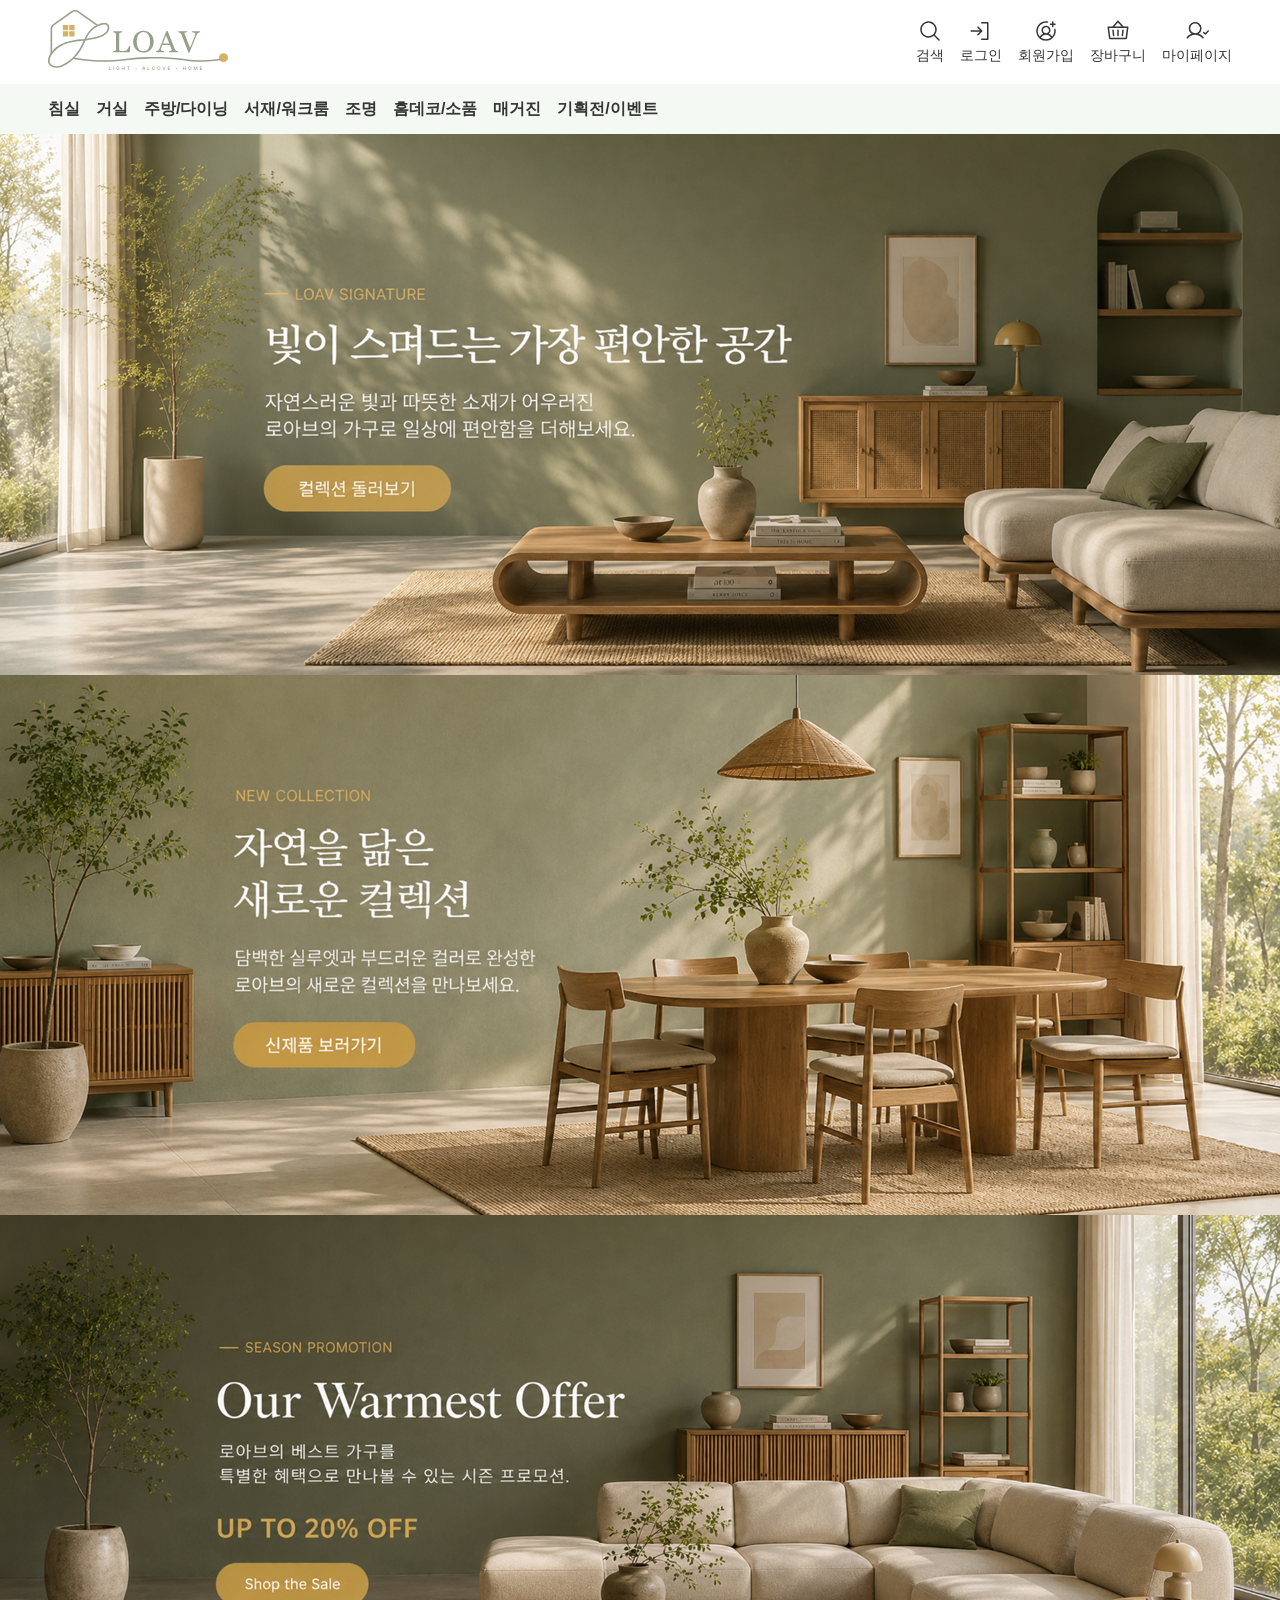
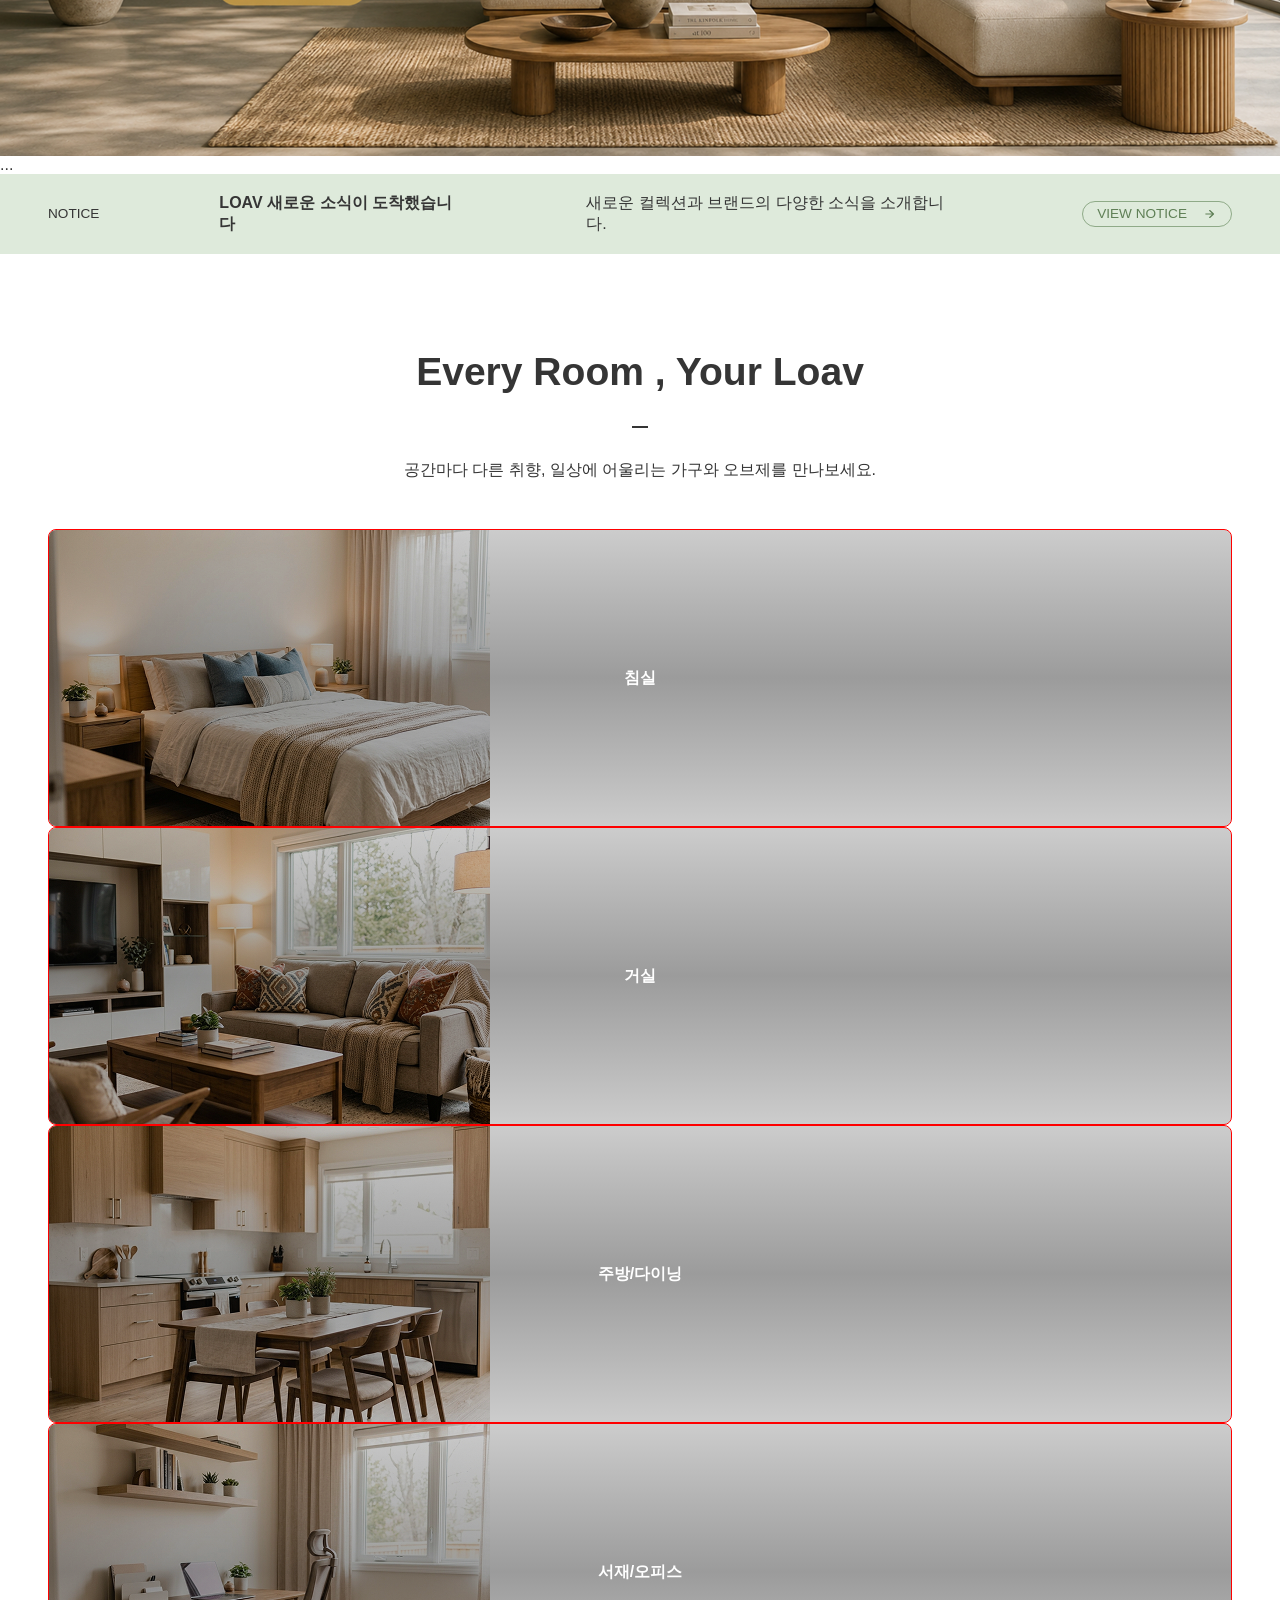
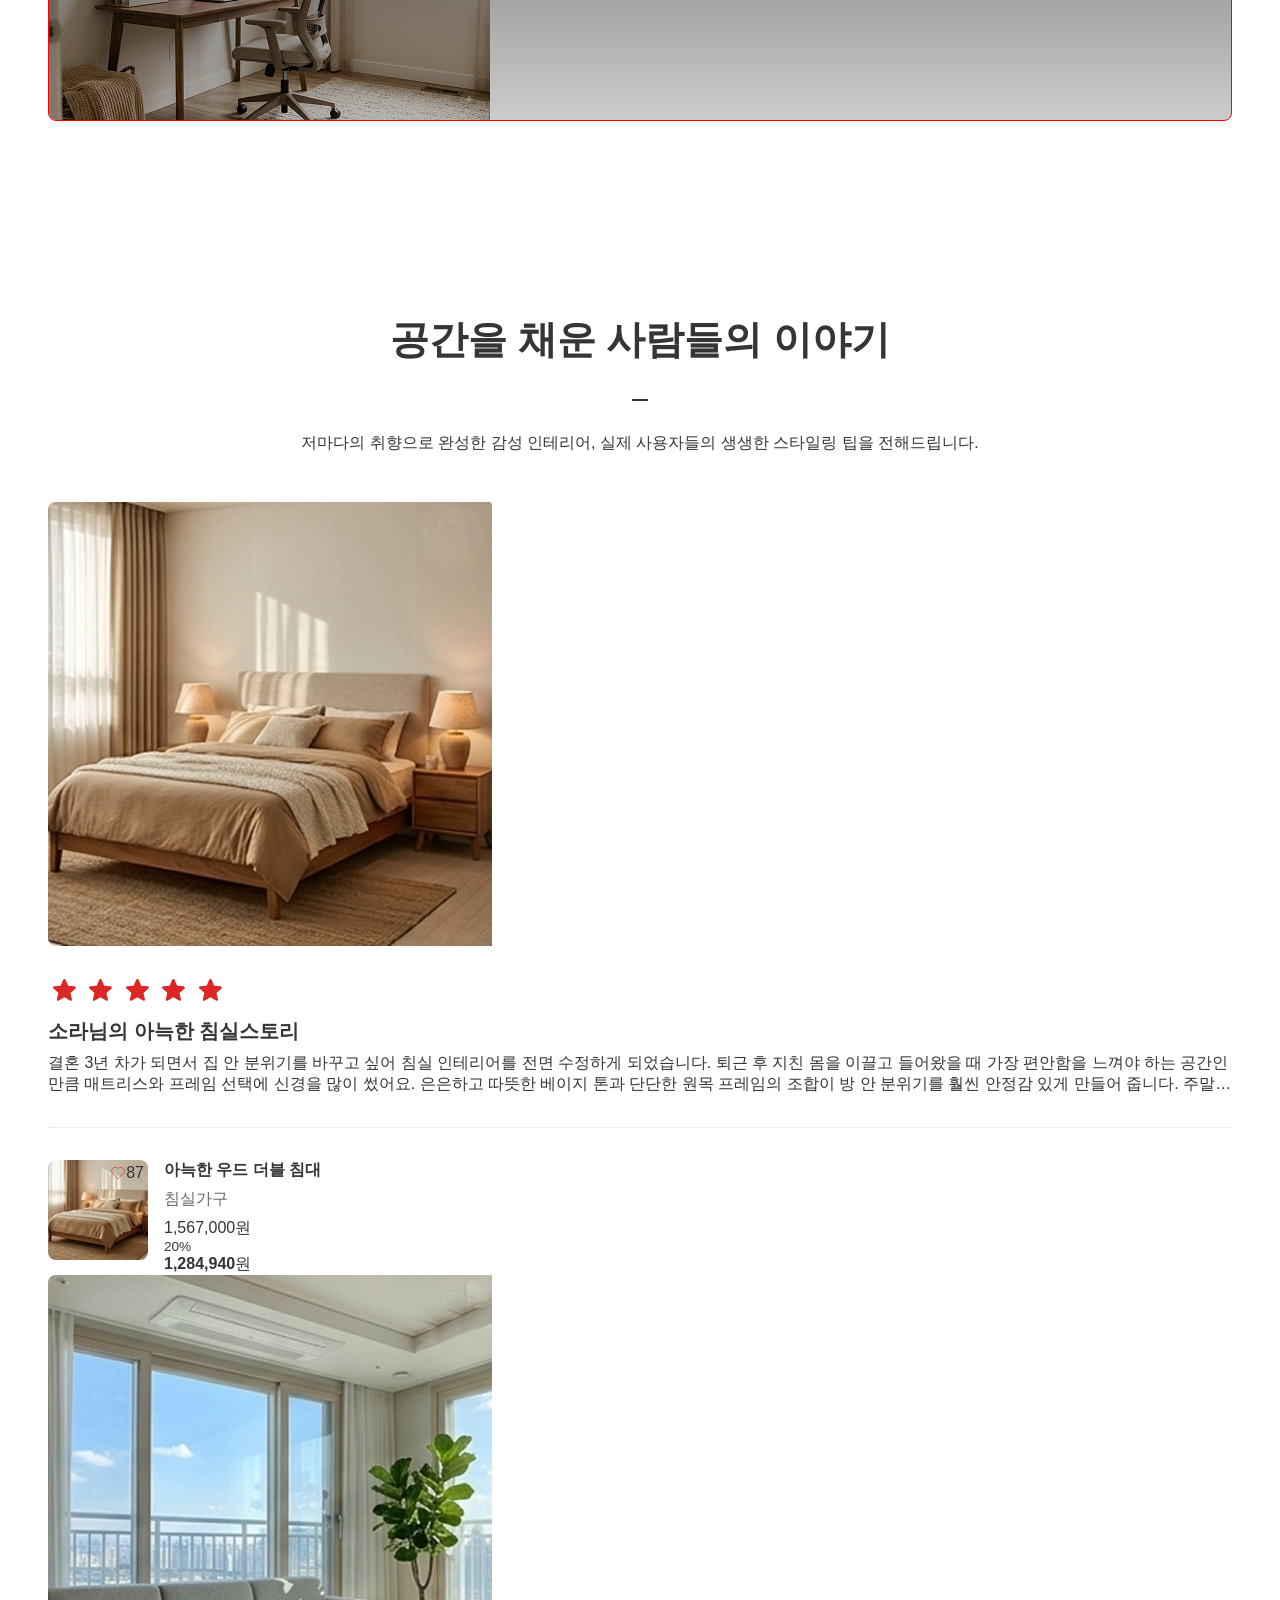
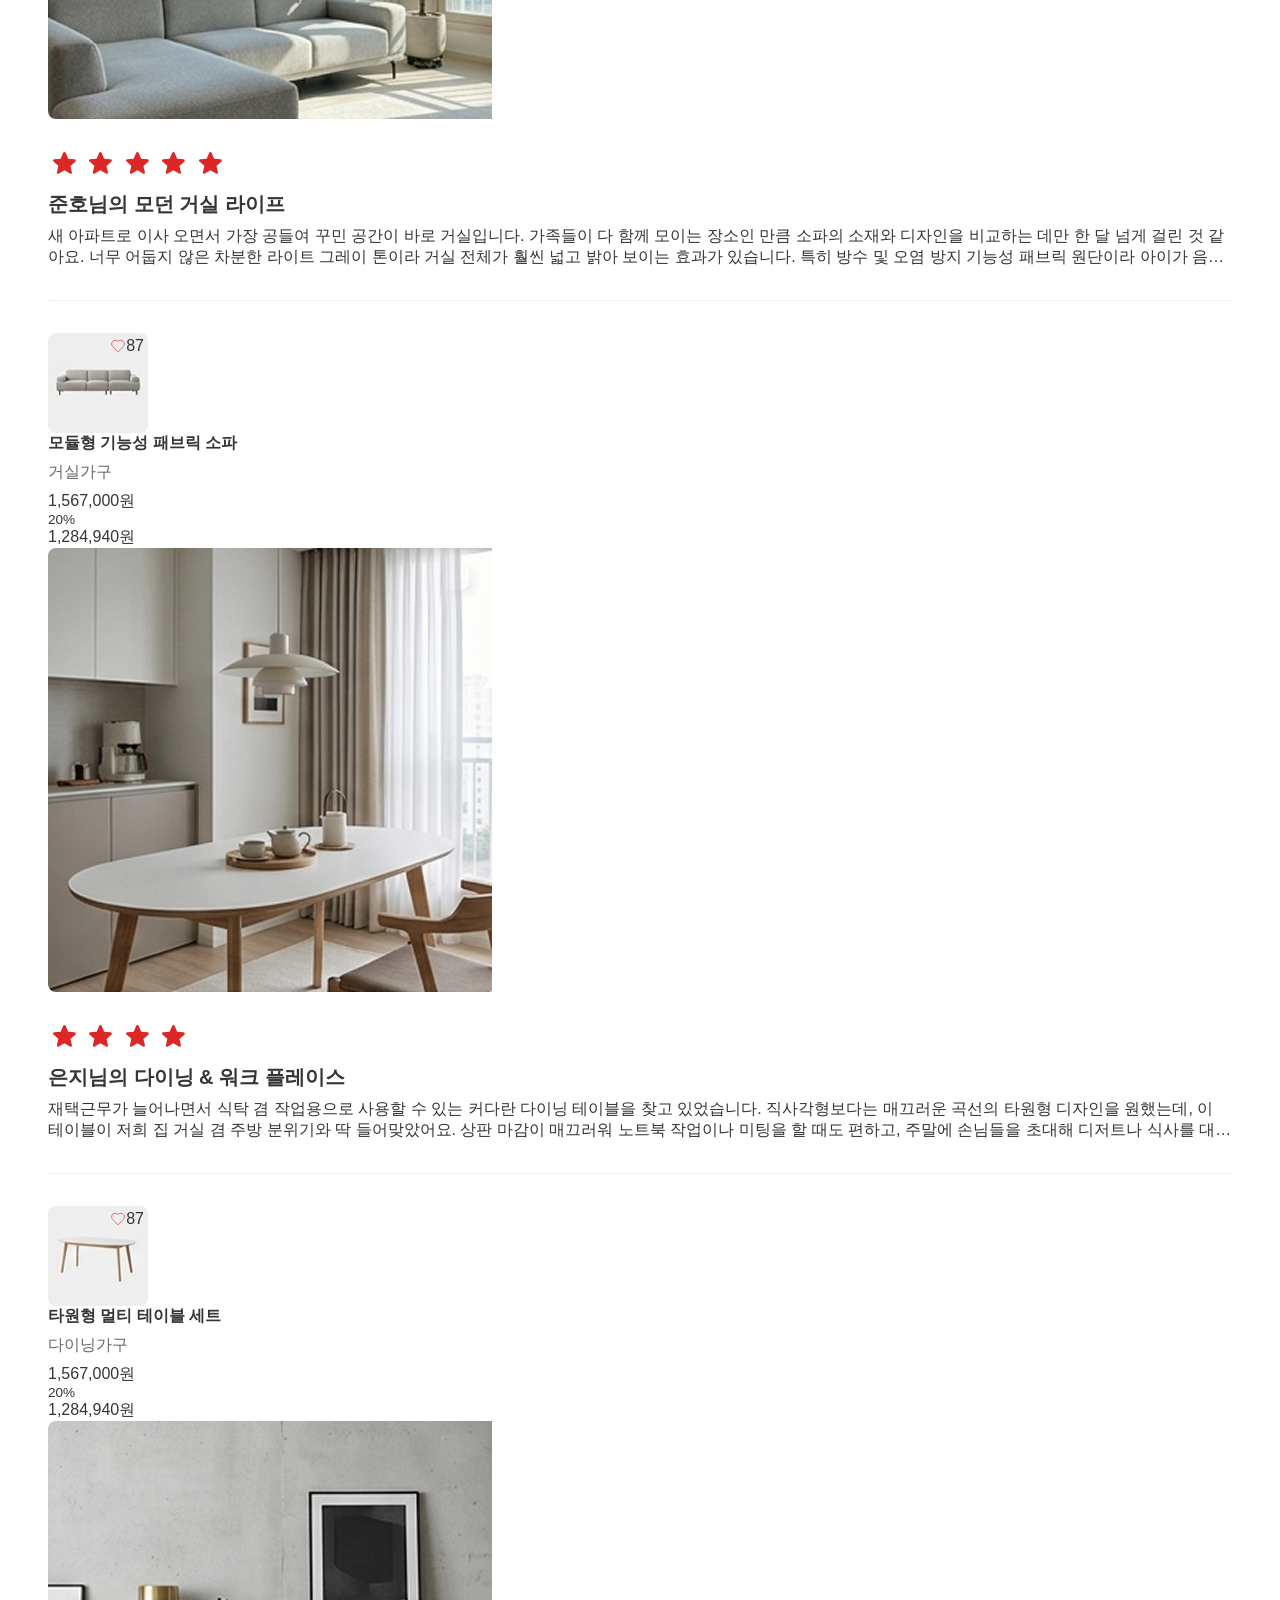
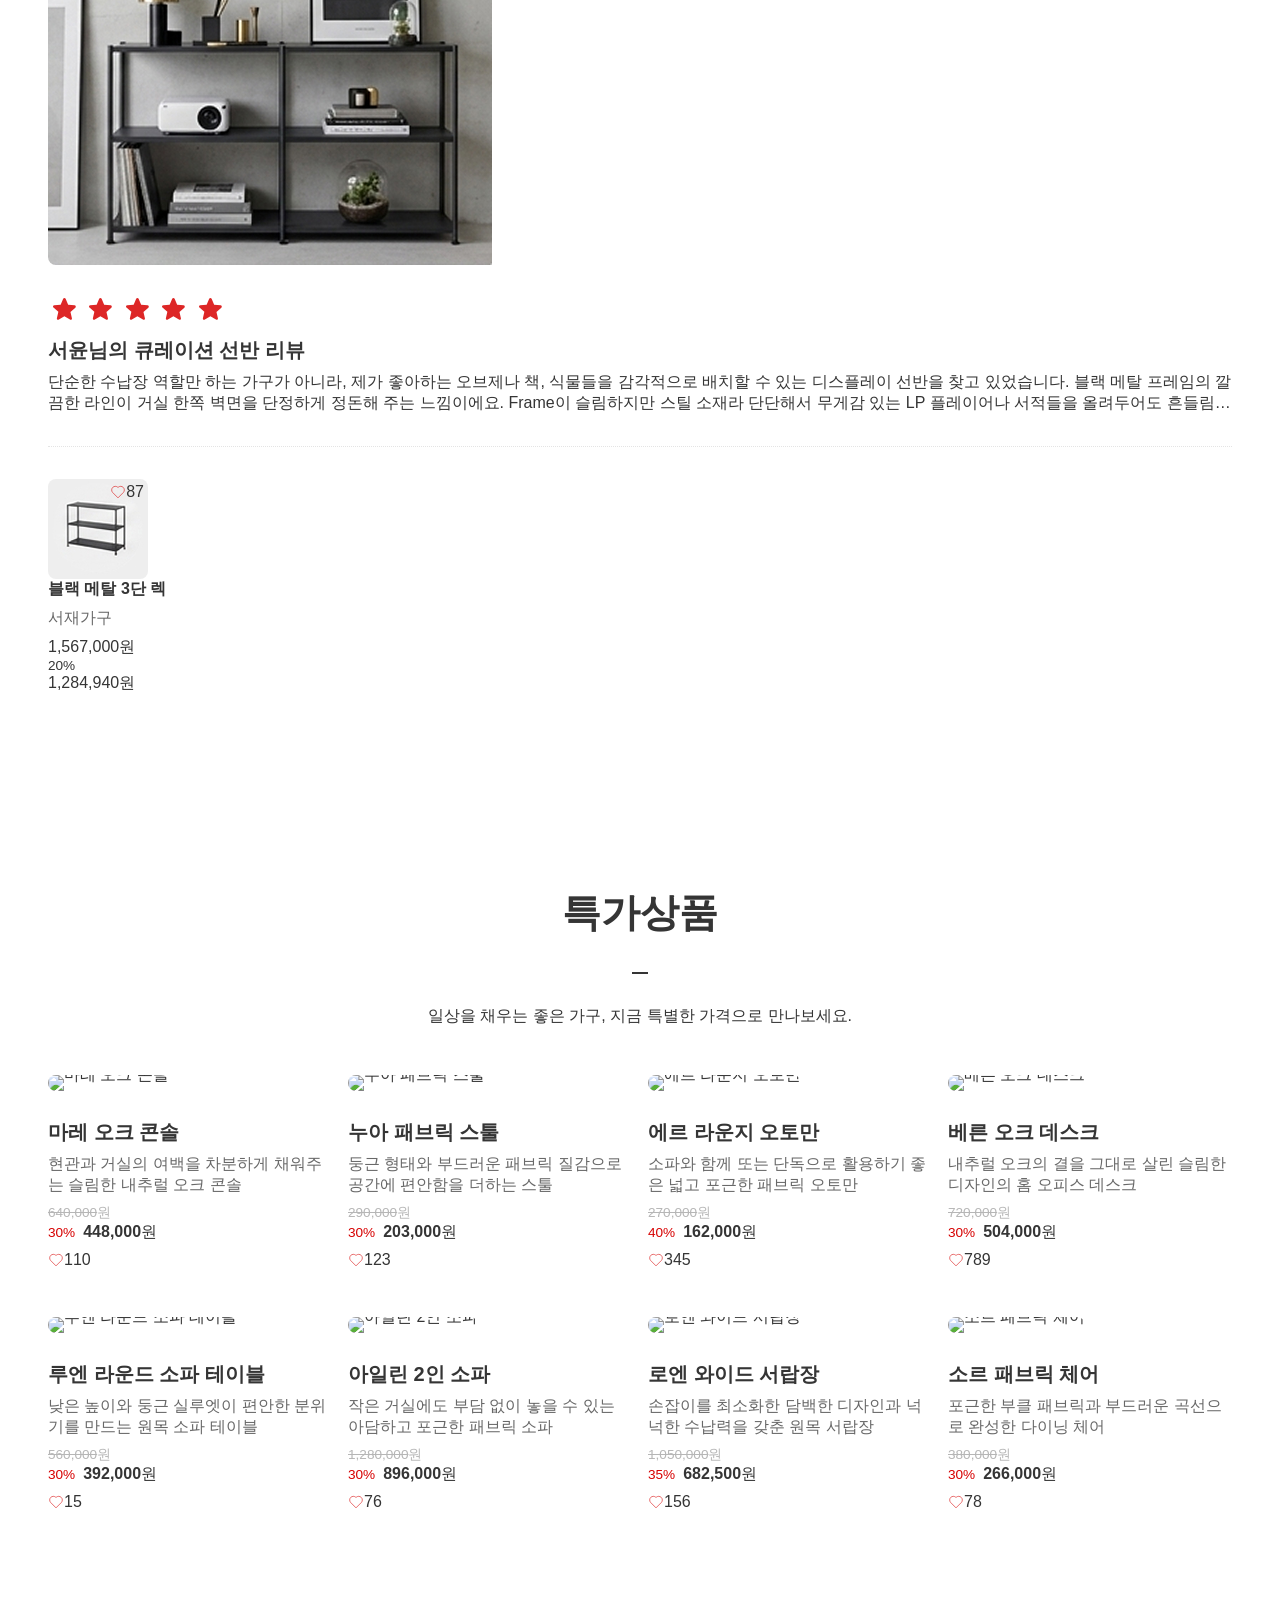
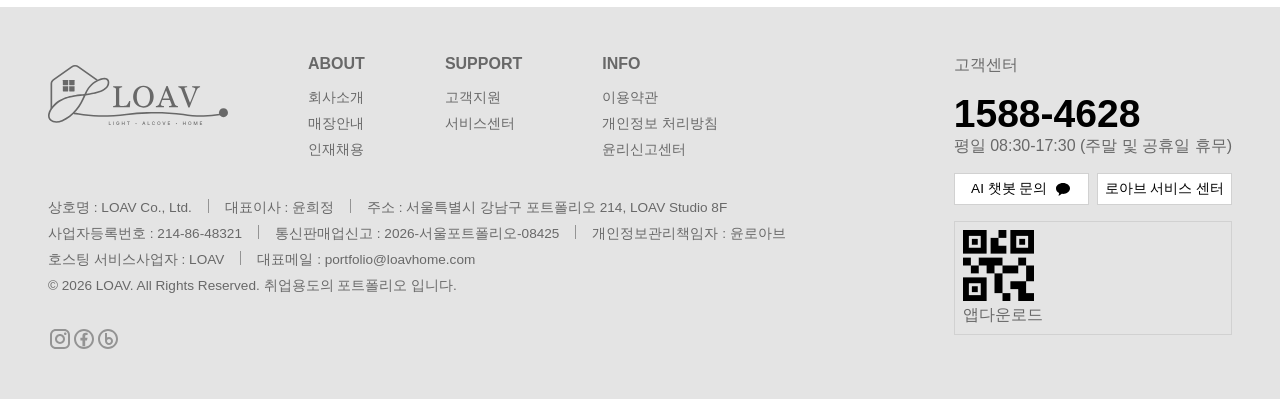
==== commit 640ea2da: "인덱스카피삭제" ====
--- a/index.html
+++ b/index.html
@@ -1095,7 +1095,7 @@
                     <ul>
                         <li>호스팅 서비스사업자 : LOAV</li>
                         <li class="fline"></li>
-                        <li>대표메일 ： portfolio@loavhome.com</li>
+                        <li>대표메일 : portfolio@loavhome.com</li>
                     </ul>
                     <ul>
                         <li>© 2026 LOAV. All Rights Reserved. 취업용도의 포트폴리오 입니다.</li>
